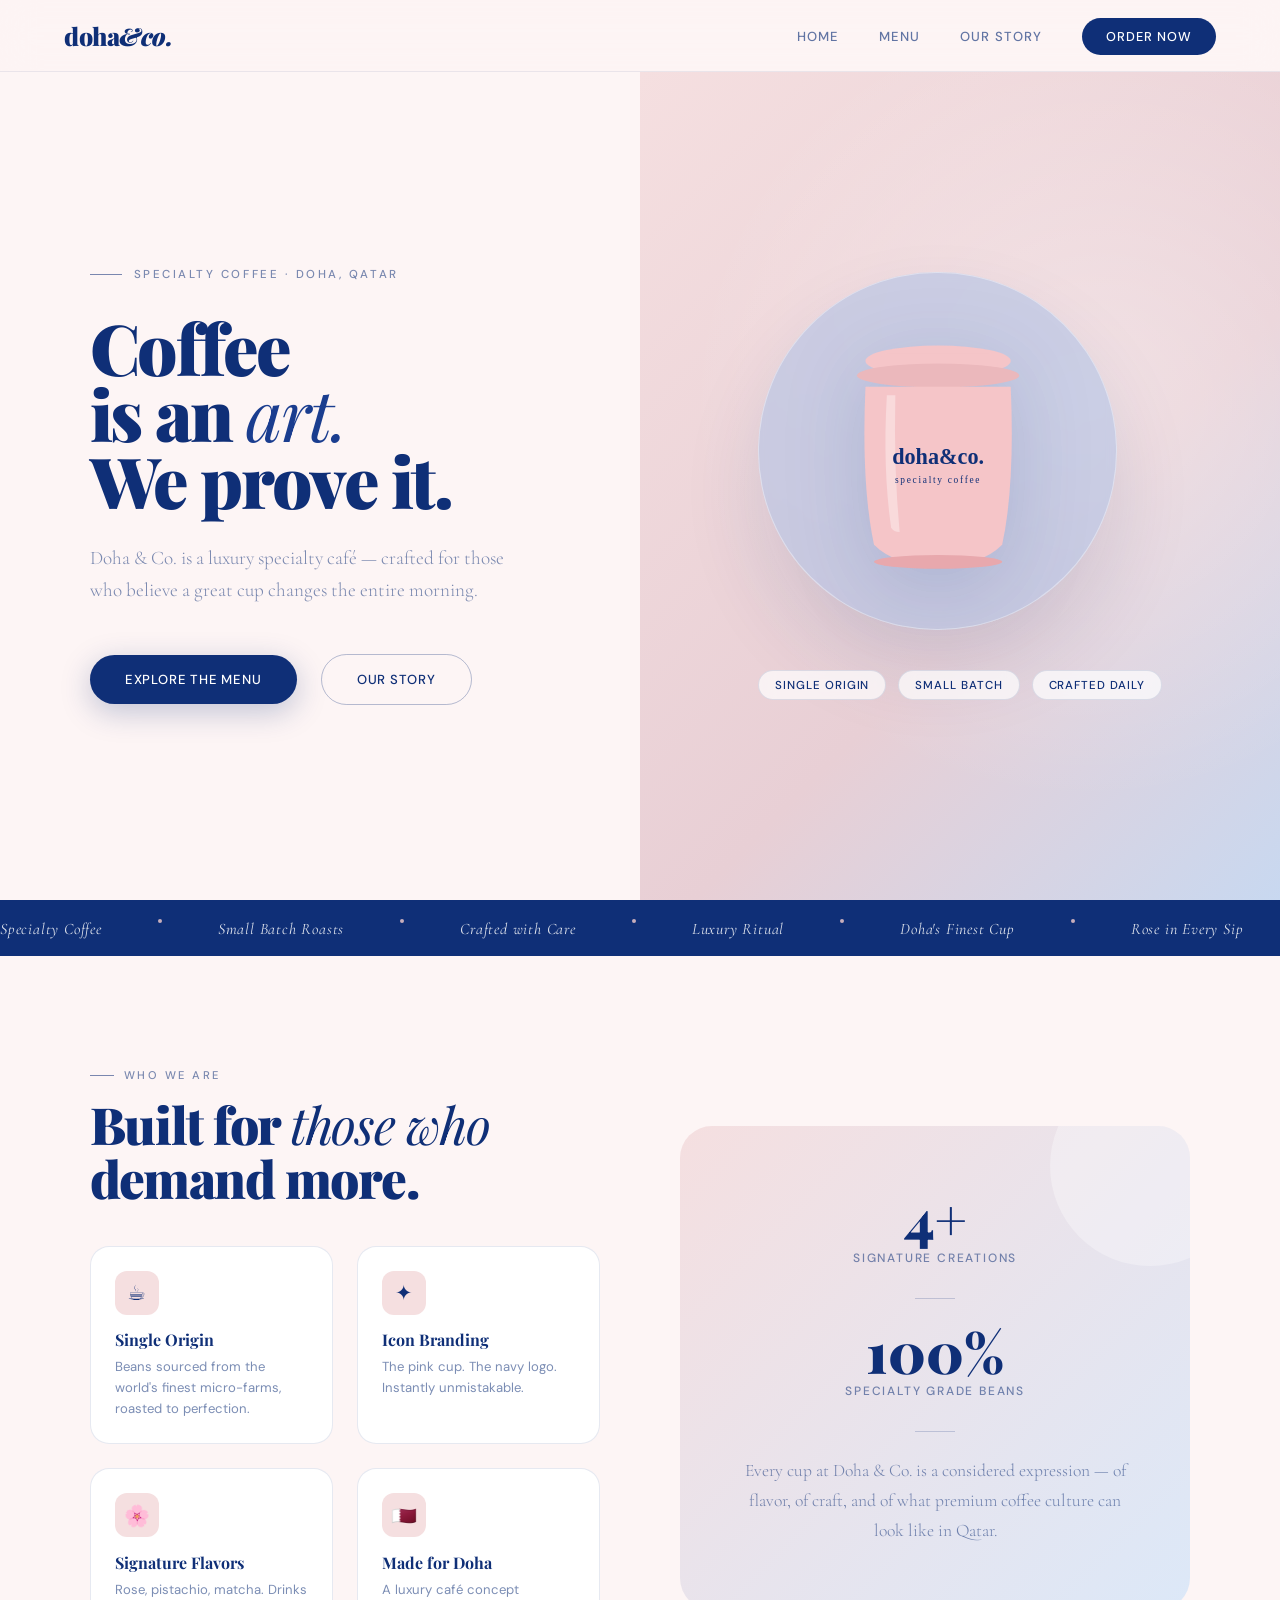
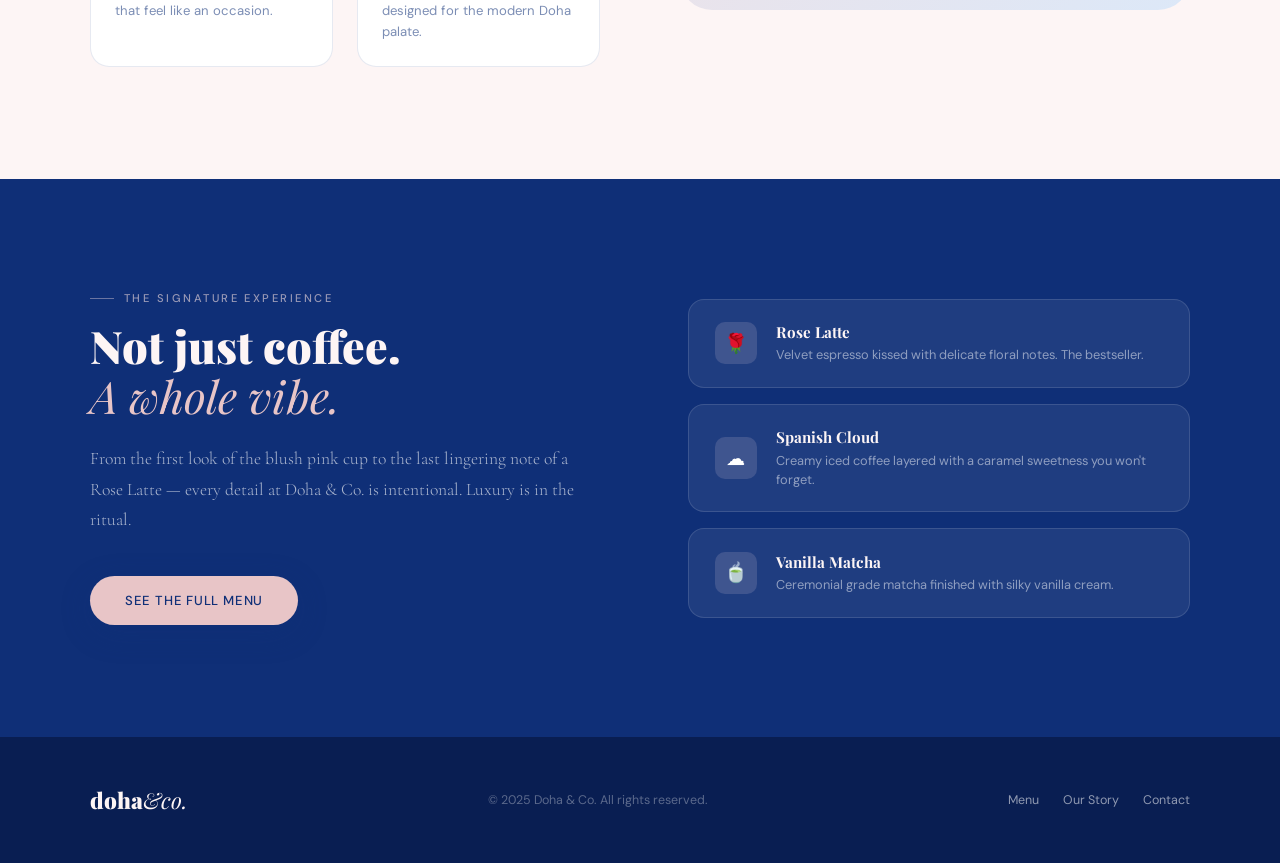
==== index.html @ 4a87ab47 "Add files via upload" ====
<!DOCTYPE html>
<html lang="en">
<head>
<meta charset="UTF-8" />
<meta name="viewport" content="width=device-width, initial-scale=1.0" />
<title>doha&co. — specialty coffee</title>
<link rel="preconnect" href="https://fonts.googleapis.com" />
<link rel="preconnect" href="https://fonts.gstatic.com" crossorigin />
<link href="https://fonts.googleapis.com/css2?family=Playfair+Display:ital,wght@0,400;0,700;0,900;1,400;1,700&family=DM+Sans:wght@300;400;500;600&family=Cormorant+Garamond:ital,wght@0,300;0,400;1,300;1,400&display=swap" rel="stylesheet" />
<style>
  *, *::before, *::after { box-sizing: border-box; margin: 0; padding: 0; }

  :root {
    --blush: #f5dfe0;
    --blush-deep: #e8c5c7;
    --blush-pale: #fdf5f5;
    --navy: #0f2f77;
    --navy-deep: #091e52;
    --navy-mid: #1a3d8f;
    --cream: #faf6f0;
    --white: #ffffff;
    --text-muted: rgba(15,47,119,0.55);
    --serif: 'Playfair Display', Georgia, serif;
    --sans: 'DM Sans', system-ui, sans-serif;
    --light: 'Cormorant Garamond', Georgia, serif;
  }

  html { scroll-behavior: smooth; }

  body {
    font-family: var(--sans);
    background: var(--blush-pale);
    color: var(--navy);
    overflow-x: hidden;
  }

  /* ─── PAGES ─── */
  .page { display: none; min-height: 100vh; }
  .page.active { display: block; }

  /* ─── NAV ─── */
  nav {
    position: fixed; top: 0; left: 0; right: 0; z-index: 100;
    padding: 0 5vw;
    height: 72px;
    display: flex; align-items: center; justify-content: space-between;
    background: rgba(253,245,245,0.82);
    backdrop-filter: blur(18px);
    -webkit-backdrop-filter: blur(18px);
    border-bottom: 1px solid rgba(15,47,119,0.08);
    transition: all 0.3s ease;
  }

  .nav-logo {
    font-family: var(--serif);
    font-size: 1.55rem;
    font-weight: 900;
    color: var(--navy);
    letter-spacing: -0.02em;
    cursor: pointer;
    text-decoration: none;
  }
  .nav-logo span { font-style: italic; font-weight: 400; }

  .nav-links {
    display: flex; align-items: center; gap: 2.5rem;
    list-style: none;
  }

  .nav-links a {
    font-size: 0.82rem;
    font-weight: 500;
    letter-spacing: 0.08em;
    text-transform: uppercase;
    color: var(--navy);
    text-decoration: none;
    opacity: 0.65;
    transition: opacity 0.2s;
    cursor: pointer;
  }
  .nav-links a:hover { opacity: 1; }

  .nav-cta {
    background: var(--navy);
    color: var(--white) !important;
    opacity: 1 !important;
    padding: 0.6rem 1.5rem;
    border-radius: 100px;
    font-size: 0.8rem !important;
    letter-spacing: 0.06em;
    transition: transform 0.2s, background 0.2s !important;
  }
  .nav-cta:hover { background: var(--navy-deep); transform: scale(1.04); opacity: 1 !important; }

  /* ─── PAGE 1: HOME ─── */

  .hero {
    min-height: 100vh;
    display: grid;
    grid-template-columns: 1fr 1fr;
    padding-top: 72px;
    overflow: hidden;
  }

  .hero-left {
    display: flex;
    flex-direction: column;
    justify-content: center;
    padding: 6vw 4vw 6vw 7vw;
    position: relative;
  }

  .hero-tag {
    font-family: var(--sans);
    font-size: 0.72rem;
    font-weight: 500;
    letter-spacing: 0.22em;
    text-transform: uppercase;
    color: var(--text-muted);
    margin-bottom: 2rem;
    display: flex; align-items: center; gap: 0.75rem;
  }
  .hero-tag::before {
    content: '';
    display: block; width: 32px; height: 1px;
    background: var(--text-muted);
  }

  .hero-headline {
    font-family: var(--serif);
    font-size: clamp(3.2rem, 5.5vw, 6.5rem);
    font-weight: 900;
    line-height: 0.95;
    letter-spacing: -0.03em;
    color: var(--navy);
    margin-bottom: 1.8rem;
  }
  .hero-headline em {
    font-style: italic;
    font-weight: 400;
    color: var(--navy-mid);
  }

  .hero-sub {
    font-family: var(--light);
    font-size: 1.2rem;
    font-weight: 300;
    line-height: 1.65;
    color: var(--text-muted);
    max-width: 420px;
    margin-bottom: 3rem;
  }

  .hero-actions {
    display: flex; align-items: center; gap: 1.5rem;
    flex-wrap: wrap;
  }

  .btn-primary {
    background: var(--navy);
    color: var(--white);
    border: none;
    padding: 1rem 2.2rem;
    border-radius: 100px;
    font-family: var(--sans);
    font-size: 0.82rem;
    font-weight: 500;
    letter-spacing: 0.06em;
    text-transform: uppercase;
    cursor: pointer;
    transition: transform 0.25s, box-shadow 0.25s;
    box-shadow: 0 8px 30px rgba(15,47,119,0.25);
  }
  .btn-primary:hover { transform: translateY(-2px); box-shadow: 0 14px 40px rgba(15,47,119,0.3); }

  .btn-ghost {
    background: transparent;
    color: var(--navy);
    border: 1.5px solid rgba(15,47,119,0.3);
    padding: 1rem 2.2rem;
    border-radius: 100px;
    font-family: var(--sans);
    font-size: 0.82rem;
    font-weight: 500;
    letter-spacing: 0.06em;
    text-transform: uppercase;
    cursor: pointer;
    transition: border-color 0.25s, background 0.25s;
  }
  .btn-ghost:hover { border-color: var(--navy); background: rgba(15,47,119,0.05); }

  .hero-right {
    background: linear-gradient(135deg, var(--blush) 0%, #e8cfd5 60%, #c8d8f0 100%);
    display: flex;
    align-items: center;
    justify-content: center;
    position: relative;
    overflow: hidden;
  }

  .hero-right::before {
    content: '';
    position: absolute;
    inset: 0;
    background: radial-gradient(circle at 70% 40%, rgba(255,255,255,0.35) 0%, transparent 60%);
  }

  .cup-scene {
    position: relative;
    z-index: 2;
    text-align: center;
  }

  .cup-circle {
    width: clamp(280px, 28vw, 480px);
    height: clamp(280px, 28vw, 480px);
    border-radius: 50%;
    background: rgba(164,188,230,0.5);
    backdrop-filter: blur(4px);
    display: flex;
    align-items: center;
    justify-content: center;
    position: relative;
    animation: float 5s ease-in-out infinite;
    box-shadow: 0 40px 80px rgba(15,47,119,0.12), inset 0 0 0 1px rgba(255,255,255,0.4);
  }

  @keyframes float {
    0%, 100% { transform: translateY(0); }
    50% { transform: translateY(-14px); }
  }

  .cup-svg {
    width: 62%;
    height: auto;
    filter: drop-shadow(0 20px 40px rgba(15,47,119,0.15));
  }

  .hero-badges {
    display: flex; gap: 0.75rem; justify-content: center;
    margin-top: 2.5rem;
    flex-wrap: wrap;
  }

  .badge {
    background: rgba(255,255,255,0.7);
    backdrop-filter: blur(8px);
    border: 1px solid rgba(15,47,119,0.12);
    border-radius: 100px;
    padding: 0.4rem 1rem;
    font-size: 0.72rem;
    font-weight: 500;
    letter-spacing: 0.08em;
    text-transform: uppercase;
    color: var(--navy);
  }

  /* ─── PHILOSOPHY STRIP ─── */
  .strip {
    background: var(--navy);
    color: var(--white);
    padding: 1.1rem 0;
    overflow: hidden;
    white-space: nowrap;
  }

  .strip-inner {
    display: inline-flex; gap: 3rem;
    animation: marquee 20s linear infinite;
    font-family: var(--light);
    font-size: 1rem;
    font-style: italic;
    letter-spacing: 0.05em;
    opacity: 0.85;
  }

  @keyframes marquee {
    from { transform: translateX(0); }
    to { transform: translateX(-50%); }
  }

  .strip-dot {
    display: inline-block;
    width: 4px; height: 4px;
    border-radius: 50%;
    background: var(--blush-deep);
    vertical-align: middle;
    margin: 0 0.5rem;
  }

  /* ─── SECTION TITLES ─── */
  .section { padding: 7rem 7vw; }
  .section-sm { padding: 5rem 7vw; }

  .eyebrow {
    font-size: 0.7rem;
    font-weight: 500;
    letter-spacing: 0.22em;
    text-transform: uppercase;
    color: var(--text-muted);
    margin-bottom: 1rem;
    display: flex; align-items: center; gap: 0.65rem;
  }
  .eyebrow::before {
    content: ''; display: block;
    width: 24px; height: 1px; background: var(--text-muted);
  }

  .section-title {
    font-family: var(--serif);
    font-size: clamp(2.2rem, 4vw, 3.8rem);
    font-weight: 900;
    line-height: 1.05;
    letter-spacing: -0.025em;
    color: var(--navy);
  }
  .section-title em { font-style: italic; font-weight: 400; }

  /* ─── ABOUT SECTION ─── */
  .about-grid {
    display: grid;
    grid-template-columns: 1fr 1fr;
    gap: 5rem;
    align-items: center;
  }

  .about-visual {
    position: relative;
  }

  .about-card {
    background: linear-gradient(135deg, var(--blush) 0%, #dce8f8 100%);
    border-radius: 2rem;
    padding: 4rem 3.5rem;
    text-align: center;
    position: relative;
    overflow: hidden;
  }

  .about-card::before {
    content: '';
    position: absolute; top: -60px; right: -60px;
    width: 200px; height: 200px;
    border-radius: 50%;
    background: rgba(255,255,255,0.3);
  }

  .about-stat {
    margin-bottom: 2rem;
  }
  .about-stat-num {
    font-family: var(--serif);
    font-size: 3.5rem;
    font-weight: 900;
    color: var(--navy);
    line-height: 1;
  }
  .about-stat-label {
    font-size: 0.75rem;
    font-weight: 500;
    letter-spacing: 0.15em;
    text-transform: uppercase;
    color: var(--text-muted);
    margin-top: 0.25rem;
  }

  .about-divider {
    width: 40px; height: 1px;
    background: rgba(15,47,119,0.2);
    margin: 1.5rem auto;
  }

  .about-text {
    font-family: var(--light);
    font-size: 1.1rem;
    font-weight: 300;
    line-height: 1.7;
    color: var(--text-muted);
  }

  .about-pillars {
    display: grid; grid-template-columns: 1fr 1fr; gap: 1.5rem;
    margin-top: 2.5rem;
  }

  .pillar {
    background: var(--white);
    border: 1px solid rgba(15,47,119,0.1);
    border-radius: 1.2rem;
    padding: 1.5rem;
    transition: transform 0.25s, box-shadow 0.25s;
  }
  .pillar:hover { transform: translateY(-4px); box-shadow: 0 12px 30px rgba(15,47,119,0.1); }

  .pillar-icon {
    width: 44px; height: 44px;
    border-radius: 12px;
    background: var(--blush);
    display: flex; align-items: center; justify-content: center;
    font-size: 1.3rem;
    margin-bottom: 0.9rem;
  }

  .pillar-title {
    font-family: var(--serif);
    font-size: 1rem;
    font-weight: 700;
    color: var(--navy);
    margin-bottom: 0.4rem;
  }

  .pillar-desc {
    font-size: 0.82rem;
    color: var(--text-muted);
    line-height: 1.6;
  }

  /* ─── SIGNATURE HIGHLIGHT ─── */
  .highlight-section {
    background: var(--navy);
    color: var(--white);
    padding: 7rem 7vw;
    display: grid;
    grid-template-columns: 1fr 1fr;
    gap: 6rem;
    align-items: center;
  }

  .highlight-eyebrow {
    font-size: 0.7rem;
    font-weight: 500;
    letter-spacing: 0.22em;
    text-transform: uppercase;
    color: rgba(245,223,224,0.6);
    margin-bottom: 1rem;
    display: flex; align-items: center; gap: 0.65rem;
  }
  .highlight-eyebrow::before {
    content: ''; display: block;
    width: 24px; height: 1px; background: rgba(245,223,224,0.4);
  }

  .highlight-title {
    font-family: var(--serif);
    font-size: clamp(2rem, 3.5vw, 3.2rem);
    font-weight: 900;
    line-height: 1.1;
    color: var(--blush-pale);
    margin-bottom: 1.5rem;
  }
  .highlight-title em { font-style: italic; font-weight: 400; color: var(--blush-deep); }

  .highlight-body {
    font-family: var(--light);
    font-size: 1.1rem;
    font-weight: 300;
    line-height: 1.75;
    color: rgba(255,255,255,0.65);
    margin-bottom: 2.5rem;
  }

  .highlight-cards {
    display: flex; flex-direction: column; gap: 1rem;
  }

  .h-card {
    background: rgba(255,255,255,0.07);
    border: 1px solid rgba(255,255,255,0.12);
    border-radius: 1rem;
    padding: 1.4rem 1.6rem;
    display: flex; align-items: center; gap: 1.2rem;
    transition: background 0.2s;
  }
  .h-card:hover { background: rgba(255,255,255,0.11); }

  .h-card-icon {
    width: 42px; height: 42px;
    border-radius: 10px;
    background: rgba(245,223,224,0.15);
    display: flex; align-items: center; justify-content: center;
    font-size: 1.2rem;
    flex-shrink: 0;
  }

  .h-card-title {
    font-family: var(--serif);
    font-weight: 700;
    font-size: 0.95rem;
    color: var(--blush-pale);
    margin-bottom: 0.2rem;
  }
  .h-card-desc { font-size: 0.8rem; color: rgba(255,255,255,0.5); line-height: 1.5; }

  /* ─── PAGE 2: MENU ─── */
  .menu-hero {
    background: linear-gradient(135deg, var(--blush) 0%, #dce8f8 100%);
    padding: 10rem 7vw 5rem;
    text-align: center;
    position: relative;
    overflow: hidden;
  }

  .menu-hero::before {
    content: 'MENU';
    position: absolute;
    font-family: var(--serif);
    font-size: clamp(8rem, 20vw, 22rem);
    font-weight: 900;
    color: rgba(15,47,119,0.04);
    top: 50%; left: 50%;
    transform: translate(-50%, -50%);
    pointer-events: none;
    white-space: nowrap;
    letter-spacing: -0.05em;
  }

  .menu-hero-title {
    font-family: var(--serif);
    font-size: clamp(2.5rem, 5vw, 5rem);
    font-weight: 900;
    color: var(--navy);
    position: relative;
  }
  .menu-hero-title em { font-style: italic; font-weight: 400; }

  .menu-hero-sub {
    font-family: var(--light);
    font-size: 1.1rem;
    font-weight: 300;
    color: var(--text-muted);
    margin-top: 1rem;
    position: relative;
  }

  /* Filter tabs */
  .filter-tabs {
    display: flex; justify-content: center;
    gap: 0.5rem; flex-wrap: wrap;
    padding: 2.5rem 7vw 0;
  }

  .filter-tab {
    border: 1.5px solid rgba(15,47,119,0.2);
    background: transparent;
    color: var(--navy);
    padding: 0.55rem 1.4rem;
    border-radius: 100px;
    font-family: var(--sans);
    font-size: 0.78rem;
    font-weight: 500;
    letter-spacing: 0.06em;
    text-transform: uppercase;
    cursor: pointer;
    transition: all 0.2s;
    opacity: 0.65;
  }
  .filter-tab.active, .filter-tab:hover {
    background: var(--navy);
    color: var(--white);
    border-color: var(--navy);
    opacity: 1;
  }

  /* Menu grid */
  .menu-grid {
    display: grid;
    grid-template-columns: repeat(auto-fill, minmax(300px, 1fr));
    gap: 1.5rem;
    padding: 3.5rem 7vw 6rem;
  }

  .menu-card {
    background: var(--white);
    border: 1px solid rgba(15,47,119,0.08);
    border-radius: 1.5rem;
    overflow: hidden;
    transition: transform 0.3s, box-shadow 0.3s;
    cursor: default;
  }
  .menu-card:hover { transform: translateY(-6px); box-shadow: 0 20px 50px rgba(15,47,119,0.12); }

  .menu-card-img {
    height: 200px;
    display: flex; align-items: center; justify-content: center;
    font-size: 4rem;
    position: relative;
    overflow: hidden;
  }

  .menu-card-body { padding: 1.5rem; }

  .menu-card-category {
    font-size: 0.68rem;
    font-weight: 500;
    letter-spacing: 0.18em;
    text-transform: uppercase;
    color: var(--text-muted);
    margin-bottom: 0.5rem;
  }

  .menu-card-name {
    font-family: var(--serif);
    font-size: 1.3rem;
    font-weight: 700;
    color: var(--navy);
    margin-bottom: 0.5rem;
  }

  .menu-card-desc {
    font-family: var(--light);
    font-size: 0.92rem;
    font-weight: 300;
    color: var(--text-muted);
    line-height: 1.6;
    margin-bottom: 1.2rem;
  }

  .menu-card-footer {
    display: flex; align-items: center; justify-content: space-between;
  }

  .menu-price {
    font-family: var(--serif);
    font-size: 1.15rem;
    font-weight: 700;
    color: var(--navy);
  }

  .add-btn {
    width: 34px; height: 34px;
    border-radius: 50%;
    background: var(--navy);
    border: none; color: var(--white);
    font-size: 1.2rem; line-height: 1;
    display: flex; align-items: center; justify-content: center;
    cursor: pointer;
    transition: transform 0.2s, background 0.2s;
    flex-shrink: 0;
  }
  .add-btn:hover { transform: scale(1.15); background: var(--navy-deep); }

  /* ─── PAGE 3: EXPERIENCE / CONTACT ─── */
  .exp-hero {
    min-height: 55vh;
    background: var(--navy);
    display: flex; flex-direction: column;
    align-items: center; justify-content: center;
    padding: 10rem 7vw 5rem;
    text-align: center;
    position: relative;
    overflow: hidden;
  }

  .exp-hero::before {
    content: '';
    position: absolute; inset: 0;
    background: radial-gradient(circle at 50% 60%, rgba(245,223,224,0.08) 0%, transparent 60%);
  }

  .exp-hero-title {
    font-family: var(--serif);
    font-size: clamp(2.5rem, 5.5vw, 5.5rem);
    font-weight: 900;
    color: var(--blush-pale);
    line-height: 1.05;
    position: relative;
  }
  .exp-hero-title em { font-style: italic; font-weight: 400; color: var(--blush-deep); }

  .exp-hero-sub {
    font-family: var(--light);
    font-size: 1.1rem;
    font-weight: 300;
    color: rgba(255,255,255,0.55);
    margin-top: 1.2rem;
    position: relative;
  }

  /* Story section */
  .story-grid {
    display: grid; grid-template-columns: 1fr 1fr;
    gap: 6rem; align-items: start;
  }

  .story-text {
    font-family: var(--light);
    font-size: 1.1rem;
    font-weight: 300;
    line-height: 1.8;
    color: var(--text-muted);
  }
  .story-text p + p { margin-top: 1.2rem; }

  .story-pull {
    font-family: var(--serif);
    font-size: 1.5rem;
    font-weight: 700;
    font-style: italic;
    color: var(--navy);
    line-height: 1.4;
    padding: 2rem 0 2rem 2rem;
    border-left: 3px solid var(--blush-deep);
  }

  /* Values list */
  .values-list { display: flex; flex-direction: column; gap: 1.5rem; }

  .value-row {
    display: flex; gap: 1.5rem; align-items: flex-start;
  }

  .value-num {
    font-family: var(--serif);
    font-size: 2rem;
    font-weight: 900;
    color: var(--blush-deep);
    line-height: 1;
    flex-shrink: 0;
    min-width: 3rem;
  }

  .value-title {
    font-family: var(--serif);
    font-size: 1.1rem;
    font-weight: 700;
    color: var(--navy);
    margin-bottom: 0.3rem;
  }

  .value-body {
    font-family: var(--light);
    font-size: 0.95rem;
    font-weight: 300;
    color: var(--text-muted);
    line-height: 1.7;
  }

  /* Contact section */
  .contact-wrap {
    background: var(--blush);
    border-radius: 2rem;
    padding: 4rem;
    display: grid; grid-template-columns: 1fr 1fr;
    gap: 4rem; align-items: start;
    margin: 0 7vw 6rem;
  }

  .contact-info h3 {
    font-family: var(--serif);
    font-size: 1.8rem; font-weight: 900;
    color: var(--navy); margin-bottom: 1rem;
  }

  .contact-info p {
    font-family: var(--light);
    font-size: 1rem; font-weight: 300;
    color: var(--text-muted); line-height: 1.7;
    margin-bottom: 2rem;
  }

  .contact-detail {
    display: flex; align-items: center; gap: 0.75rem;
    margin-bottom: 0.9rem;
  }

  .contact-detail-icon {
    width: 36px; height: 36px;
    border-radius: 9px;
    background: rgba(15,47,119,0.1);
    display: flex; align-items: center; justify-content: center;
    font-size: 0.95rem;
    flex-shrink: 0;
  }

  .contact-detail-text {
    font-size: 0.88rem;
    color: var(--navy);
    font-weight: 500;
  }
  .contact-detail-label {
    font-size: 0.7rem;
    color: var(--text-muted);
    font-weight: 400;
    letter-spacing: 0.06em;
    text-transform: uppercase;
  }

  /* Form */
  .contact-form { display: flex; flex-direction: column; gap: 1rem; }

  .form-group { display: flex; flex-direction: column; gap: 0.4rem; }

  .form-label {
    font-size: 0.72rem;
    font-weight: 500;
    letter-spacing: 0.1em;
    text-transform: uppercase;
    color: var(--text-muted);
  }

  .form-input, .form-textarea {
    background: var(--white);
    border: 1.5px solid rgba(15,47,119,0.15);
    border-radius: 0.75rem;
    padding: 0.8rem 1rem;
    font-family: var(--sans);
    font-size: 0.9rem;
    color: var(--navy);
    outline: none;
    transition: border-color 0.2s;
    width: 100%;
  }
  .form-input:focus, .form-textarea:focus { border-color: var(--navy); }
  .form-textarea { resize: vertical; min-height: 110px; }

  .form-row { display: grid; grid-template-columns: 1fr 1fr; gap: 1rem; }

  /* ─── FOOTER ─── */
  footer {
    background: var(--navy-deep);
    color: rgba(255,255,255,0.6);
    padding: 3rem 7vw;
    display: flex; justify-content: space-between; align-items: center;
    flex-wrap: wrap; gap: 1.5rem;
  }

  .footer-logo {
    font-family: var(--serif);
    font-size: 1.4rem; font-weight: 900;
    color: var(--blush-pale);
  }
  .footer-logo em { font-style: italic; font-weight: 400; }

  .footer-copy {
    font-size: 0.78rem;
    opacity: 0.55;
  }

  .footer-links { display: flex; gap: 1.5rem; }
  .footer-links a {
    font-size: 0.78rem; color: rgba(255,255,255,0.55);
    text-decoration: none; cursor: pointer;
    transition: color 0.2s;
  }
  .footer-links a:hover { color: var(--blush-pale); }

  /* ─── ANIMATIONS ─── */
  .fade-in {
    opacity: 0;
    transform: translateY(24px);
    transition: opacity 0.7s ease, transform 0.7s ease;
  }
  .fade-in.visible { opacity: 1; transform: translateY(0); }

  /* ─── RESPONSIVE ─── */
  @media (max-width: 768px) {
    nav { padding: 0 5vw; }
    .nav-links { display: none; }
    .hero { grid-template-columns: 1fr; }
    .hero-right { min-height: 50vw; }
    .hero-left { padding: 5rem 6vw 3rem; }
    .about-grid, .story-grid, .highlight-section,
    .contact-wrap { grid-template-columns: 1fr; gap: 3rem; }
    .highlight-section { padding: 5rem 6vw; }
    .about-pillars { grid-template-columns: 1fr; }
    .contact-wrap { margin: 0 5vw 4rem; padding: 2.5rem 2rem; }
    .form-row { grid-template-columns: 1fr; }
    .section, .section-sm { padding: 5rem 6vw; }
    footer { flex-direction: column; text-align: center; }
  }
</style>
</head>
<body>

<!-- ── NAVIGATION ── -->
<nav>
  <a class="nav-logo" onclick="showPage('home')">doha<em>&co.</em></a>
  <ul class="nav-links">
    <li><a onclick="showPage('home')">Home</a></li>
    <li><a onclick="showPage('menu')">Menu</a></li>
    <li><a onclick="showPage('experience')">Our Story</a></li>
    <li><a class="nav-cta" onclick="showPage('menu')">Order Now</a></li>
  </ul>
</nav>

<!-- ════════════════════════════════════
     PAGE 1: HOME
═════════════════════════════════════ -->
<div class="page active" id="page-home">

  <!-- Hero -->
  <section class="hero">
    <div class="hero-left">
      <p class="hero-tag fade-in">Specialty Coffee · Doha, Qatar</p>
      <h1 class="hero-headline fade-in">
        Coffee<br/>
        is an <em>art.</em><br/>
        We prove it.
      </h1>
      <p class="hero-sub fade-in">
        Doha & Co. is a luxury specialty café — crafted for those who believe a great cup changes the entire morning.
      </p>
      <div class="hero-actions fade-in">
        <button class="btn-primary" onclick="showPage('menu')">Explore the Menu</button>
        <button class="btn-ghost" onclick="showPage('experience')">Our Story</button>
      </div>
    </div>

    <div class="hero-right">
      <div class="cup-scene">
        <div class="cup-circle">
          <!-- SVG cup illustration matching the logo style -->
          <svg class="cup-svg" viewBox="0 0 260 320" fill="none" xmlns="http://www.w3.org/2000/svg">
            <!-- Lid -->
            <ellipse cx="130" cy="55" rx="85" ry="18" fill="#f5c5c8"/>
            <rect x="60" y="46" width="140" height="26" rx="13" fill="#f5c5c8"/>
            <!-- Lid rim -->
            <ellipse cx="130" cy="72" rx="95" ry="14" fill="#ebb8bc"/>
            <!-- Cup body -->
            <path d="M45 85 Q40 200 55 270 Q80 295 130 295 Q180 295 205 270 Q220 200 215 85 Z" fill="#f5c5c8"/>
            <!-- Cup highlight -->
            <path d="M70 95 Q65 180 75 250 Q78 255 85 255 Q78 180 80 95 Z" fill="rgba(255,255,255,0.35)"/>
            <!-- Brand text area -->
            <text x="130" y="175" text-anchor="middle" font-family="Georgia, serif" font-size="26" font-weight="900" fill="#0f2f77">doha&amp;co.</text>
            <text x="130" y="198" text-anchor="middle" font-family="Georgia, serif" font-size="11" font-weight="400" fill="#0f2f77" letter-spacing="2">specialty coffee</text>
            <!-- Base -->
            <ellipse cx="130" cy="290" rx="75" ry="8" fill="#e8a8ad"/>
          </svg>
        </div>
        <div class="hero-badges">
          <span class="badge">Single Origin</span>
          <span class="badge">Small Batch</span>
          <span class="badge">Crafted Daily</span>
        </div>
      </div>
    </div>
  </section>

  <!-- Marquee Strip -->
  <div class="strip">
    <div class="strip-inner">
      <span>Specialty Coffee</span><span class="strip-dot"></span>
      <span>Small Batch Roasts</span><span class="strip-dot"></span>
      <span>Crafted with Care</span><span class="strip-dot"></span>
      <span>Luxury Ritual</span><span class="strip-dot"></span>
      <span>Doha's Finest Cup</span><span class="strip-dot"></span>
      <span>Rose in Every Sip</span><span class="strip-dot"></span>
      <span>Specialty Coffee</span><span class="strip-dot"></span>
      <span>Small Batch Roasts</span><span class="strip-dot"></span>
      <span>Crafted with Care</span><span class="strip-dot"></span>
      <span>Luxury Ritual</span><span class="strip-dot"></span>
      <span>Doha's Finest Cup</span><span class="strip-dot"></span>
      <span>Rose in Every Sip</span><span class="strip-dot"></span>
    </div>
  </div>

  <!-- About snippet -->
  <section class="section">
    <div class="about-grid">
      <div>
        <p class="eyebrow fade-in">Who we are</p>
        <h2 class="section-title fade-in">Built for <em>those who</em> demand more.</h2>
        <div class="about-pillars">
          <div class="pillar fade-in">
            <div class="pillar-icon">☕</div>
            <p class="pillar-title">Single Origin</p>
            <p class="pillar-desc">Beans sourced from the world's finest micro-farms, roasted to perfection.</p>
          </div>
          <div class="pillar fade-in">
            <div class="pillar-icon">✦</div>
            <p class="pillar-title">Icon Branding</p>
            <p class="pillar-desc">The pink cup. The navy logo. Instantly unmistakable.</p>
          </div>
          <div class="pillar fade-in">
            <div class="pillar-icon">🌸</div>
            <p class="pillar-title">Signature Flavors</p>
            <p class="pillar-desc">Rose, pistachio, matcha. Drinks that feel like an occasion.</p>
          </div>
          <div class="pillar fade-in">
            <div class="pillar-icon">🇶🇦</div>
            <p class="pillar-title">Made for Doha</p>
            <p class="pillar-desc">A luxury café concept designed for the modern Doha palate.</p>
          </div>
        </div>
      </div>
      <div class="about-visual fade-in">
        <div class="about-card">
          <div class="about-stat">
            <p class="about-stat-num">4+</p>
            <p class="about-stat-label">Signature Creations</p>
          </div>
          <div class="about-divider"></div>
          <div class="about-stat">
            <p class="about-stat-num">100%</p>
            <p class="about-stat-label">Specialty Grade Beans</p>
          </div>
          <div class="about-divider"></div>
          <p class="about-text">
            Every cup at Doha & Co. is a considered expression — of flavor, of craft, and of what premium coffee culture can look like in Qatar.
          </p>
        </div>
      </div>
    </div>
  </section>

  <!-- Highlight Section -->
  <div class="highlight-section">
    <div>
      <p class="highlight-eyebrow">The signature experience</p>
      <h2 class="highlight-title">Not just coffee.<br/><em>A whole vibe.</em></h2>
      <p class="highlight-body">
        From the first look of the blush pink cup to the last lingering note of a Rose Latte — every detail at Doha & Co. is intentional. Luxury is in the ritual.
      </p>
      <button class="btn-primary" onclick="showPage('menu')" style="background: var(--blush-deep); color: var(--navy);">
        See the Full Menu
      </button>
    </div>
    <div class="highlight-cards">
      <div class="h-card">
        <div class="h-card-icon">🌹</div>
        <div>
          <p class="h-card-title">Rose Latte</p>
          <p class="h-card-desc">Velvet espresso kissed with delicate floral notes. The bestseller.</p>
        </div>
      </div>
      <div class="h-card">
        <div class="h-card-icon">☁️</div>
        <div>
          <p class="h-card-title">Spanish Cloud</p>
          <p class="h-card-desc">Creamy iced coffee layered with a caramel sweetness you won't forget.</p>
        </div>
      </div>
      <div class="h-card">
        <div class="h-card-icon">🍵</div>
        <div>
          <p class="h-card-title">Vanilla Matcha</p>
          <p class="h-card-desc">Ceremonial grade matcha finished with silky vanilla cream.</p>
        </div>
      </div>
    </div>
  </div>

  <footer>
    <p class="footer-logo">doha<em>&co.</em></p>
    <p class="footer-copy">© 2025 Doha & Co. All rights reserved.</p>
    <div class="footer-links">
      <a onclick="showPage('menu')">Menu</a>
      <a onclick="showPage('experience')">Our Story</a>
      <a onclick="showPage('experience')">Contact</a>
    </div>
  </footer>
</div>

<!-- ════════════════════════════════════
     PAGE 2: MENU
═════════════════════════════════════ -->
<div class="page" id="page-menu">

  <div class="menu-hero">
    <p class="eyebrow" style="justify-content: center; margin-bottom: 1rem;">The Full Collection</p>
    <h1 class="menu-hero-title">Every cup,<br/><em>a statement.</em></h1>
    <p class="menu-hero-sub">Small batch. Single origin. Made to be remembered.</p>
  </div>

  <div class="filter-tabs">
    <button class="filter-tab active" onclick="filterMenu('all', this)">All Drinks</button>
    <button class="filter-tab" onclick="filterMenu('hot', this)">Hot</button>
    <button class="filter-tab" onclick="filterMenu('iced', this)">Iced</button>
    <button class="filter-tab" onclick="filterMenu('matcha', this)">Matcha & Tea</button>
    <button class="filter-tab" onclick="filterMenu('seasonal', this)">Seasonal</button>
  </div>

  <div class="menu-grid" id="menuGrid"></div>

  <footer>
    <p class="footer-logo">doha<em>&co.</em></p>
    <p class="footer-copy">© 2025 Doha & Co. All rights reserved.</p>
    <div class="footer-links">
      <a onclick="showPage('home')">Home</a>
      <a onclick="showPage('experience')">Our Story</a>
      <a onclick="showPage('experience')">Contact</a>
    </div>
  </footer>
</div>

<!-- ════════════════════════════════════
     PAGE 3: EXPERIENCE / STORY / CONTACT
═════════════════════════════════════ -->
<div class="page" id="page-experience">

  <div class="exp-hero">
    <h1 class="exp-hero-title">The <em>doha & co.</em><br/>story.</h1>
    <p class="exp-hero-sub">Luxury coffee, designed for a city that never settles.</p>
  </div>

  <section class="section">
    <div class="story-grid">
      <div>
        <p class="eyebrow fade-in">Our Philosophy</p>
        <h2 class="section-title fade-in" style="margin-bottom: 2rem;">Where craft <em>meets</em> culture.</h2>
        <div class="story-text fade-in">
          <p>Doha & Co. was born from a simple conviction: that specialty coffee in Qatar should look as extraordinary as it tastes. The iconic blush pink cup with navy branding isn't just packaging — it's a statement about what modern luxury means in this city.</p>
          <p>We source exclusively specialty-grade beans, working with ethical farms across the world's premier coffee-growing regions. Every roast is calibrated for the drinks we craft — not generic espresso, but living flavor profiles shaped by altitude, harvest, and intention.</p>
          <p>This is coffee designed to be shared, photographed, and savored. A ritual for the people who move Doha forward.</p>
        </div>
      </div>
      <div>
        <blockquote class="story-pull fade-in">
          "We didn't want to make coffee. We wanted to make a moment."
        </blockquote>
        <div class="values-list" style="margin-top: 2.5rem;">
          <div class="value-row fade-in">
            <span class="value-num">01</span>
            <div>
              <p class="value-title">Obsessive Sourcing</p>
              <p class="value-body">We travel far to find the farms that grow something worth celebrating.</p>
            </div>
          </div>
          <div class="value-row fade-in">
            <span class="value-num">02</span>
            <div>
              <p class="value-title">Seasonal Menus</p>
              <p class="value-body">Our menu evolves with the best available flavors — never stale, always alive.</p>
            </div>
          </div>
          <div class="value-row fade-in">
            <span class="value-num">03</span>
            <div>
              <p class="value-title">Design-First Culture</p>
              <p class="value-body">From cup to interior, every touchpoint is considered and intentional.</p>
            </div>
          </div>
          <div class="value-row fade-in">
            <span class="value-num">04</span>
            <div>
              <p class="value-title">Community Rooted</p>
              <p class="value-body">Built in Doha, for Doha. A space for the people shaping this city's future.</p>
            </div>
          </div>
        </div>
      </div>
    </div>
  </section>

  <!-- Contact -->
  <div class="contact-wrap">
    <div class="contact-info">
      <h3>Get in touch.</h3>
      <p>Whether you have a catering inquiry, a wholesale question, or simply want to say hello — we'd love to hear from you.</p>
      <div class="contact-detail">
        <div class="contact-detail-icon">📍</div>
        <div>
          <p class="contact-detail-label">Location</p>
          <p class="contact-detail-text">Doha, Qatar</p>
        </div>
      </div>
      <div class="contact-detail">
        <div class="contact-detail-icon">📸</div>
        <div>
          <p class="contact-detail-label">Instagram</p>
          <p class="contact-detail-text">@dohaandco</p>
        </div>
      </div>
      <div class="contact-detail">
        <div class="contact-detail-icon">✉️</div>
        <div>
          <p class="contact-detail-label">Email</p>
          <p class="contact-detail-text">hello@dohaandco.qa</p>
        </div>
      </div>
    </div>
    <form class="contact-form" onsubmit="submitForm(event)">
      <div class="form-row">
        <div class="form-group">
          <label class="form-label">First Name</label>
          <input type="text" class="form-input" placeholder="Nour" />
        </div>
        <div class="form-group">
          <label class="form-label">Last Name</label>
          <input type="text" class="form-input" placeholder="Al-Rashidi" />
        </div>
      </div>
      <div class="form-group">
        <label class="form-label">Email</label>
        <input type="email" class="form-input" placeholder="you@example.com" />
      </div>
      <div class="form-group">
        <label class="form-label">Subject</label>
        <input type="text" class="form-input" placeholder="Catering inquiry, wholesale, general..." />
      </div>
      <div class="form-group">
        <label class="form-label">Message</label>
        <textarea class="form-textarea" placeholder="Tell us about your inquiry..."></textarea>
      </div>
      <button type="submit" class="btn-primary" style="align-self: flex-start;">Send Message</button>
    </form>
  </div>

  <footer>
    <p class="footer-logo">doha<em>&co.</em></p>
    <p class="footer-copy">© 2025 Doha & Co. All rights reserved.</p>
    <div class="footer-links">
      <a onclick="showPage('home')">Home</a>
      <a onclick="showPage('menu')">Menu</a>
    </div>
  </footer>
</div>

<script>
// ─── PAGE NAVIGATION ───
function showPage(name) {
  document.querySelectorAll('.page').forEach(p => p.classList.remove('active'));
  document.getElementById('page-' + name).classList.add('active');
  window.scrollTo(0, 0);
  setTimeout(initFadeIns, 50);
}

// ─── MENU DATA ───
const menuItems = [
  {
    name: 'Rose Latte',
    category: 'hot',
    label: 'Signature',
    description: 'Velvet espresso with delicate floral notes and silky steamed milk.',
    price: '32 QAR',
    bg: 'linear-gradient(135deg, #fce4e8 0%, #f5d0d5 100%)',
    emoji: '🌹'
  },
  {
    name: 'Spanish Cloud',
    category: 'iced',
    label: 'Bestseller',
    description: 'Creamy iced coffee with caramel sweetness and a dreamy cloud of cream.',
    price: '34 QAR',
    bg: 'linear-gradient(135deg, #f5eedd 0%, #f0d9b0 100%)',
    emoji: '☁️'
  },
  {
    name: 'Vanilla Matcha',
    category: 'matcha',
    label: 'Fan Favourite',
    description: 'Ceremonial matcha finished with a ribbon of vanilla cream.',
    price: '36 QAR',
    bg: 'linear-gradient(135deg, #e8f5e6 0%, #c8e6c0 100%)',
    emoji: '🍵'
  },
  {
    name: 'Pistachio Cold Brew',
    category: 'iced',
    label: 'New',
    description: 'Cold brew steeped 18 hours, layered with rich pistachio foam.',
    price: '38 QAR',
    bg: 'linear-gradient(135deg, #e6f0e8 0%, #b8d4bc 100%)',
    emoji: '🧊'
  },
  {
    name: 'Cardamom Cortado',
    category: 'hot',
    label: 'House Classic',
    description: 'Equal parts espresso and velvety milk, warmed with Gulf cardamom.',
    price: '28 QAR',
    bg: 'linear-gradient(135deg, #f5ece0 0%, #e8d4b8 100%)',
    emoji: '✦'
  },
  {
    name: 'Lavender Oat Latte',
    category: 'hot',
    label: 'Seasonal',
    description: 'Oat milk steamed to a silky foam, scented with culinary lavender.',
    price: '34 QAR',
    bg: 'linear-gradient(135deg, #ede8f8 0%, #d5c8f0 100%)',
    emoji: '💜'
  },
  {
    name: 'Saffron Cappuccino',
    category: 'hot',
    label: 'Signature',
    description: 'Double shot espresso topped with saffron-infused microfoam.',
    price: '36 QAR',
    bg: 'linear-gradient(135deg, #fdf3e0 0%, #f5d88a 100%)',
    emoji: '🌼'
  },
  {
    name: 'Strawberry Matcha',
    category: 'matcha',
    label: 'Seasonal',
    description: 'Layered ceremonial matcha and fresh strawberry milk, iced.',
    price: '36 QAR',
    bg: 'linear-gradient(135deg, #fce4e8 0%, #e8f0d8 100%)',
    emoji: '🍓'
  }
];

let activeFilter = 'all';

function renderMenu(filter) {
  const grid = document.getElementById('menuGrid');
  const items = filter === 'all' ? menuItems : menuItems.filter(i => i.category === filter);
  grid.innerHTML = items.map(item => `
    <div class="menu-card">
      <div class="menu-card-img" style="background: ${item.bg}">
        <span style="font-size: 3.5rem">${item.emoji}</span>
        <span style="position: absolute; top: 1rem; right: 1rem; background: rgba(15,47,119,0.12); color: var(--navy); font-size: 0.65rem; font-weight: 600; letter-spacing: 0.12em; text-transform: uppercase; padding: 0.3rem 0.75rem; border-radius: 100px;">${item.label}</span>
      </div>
      <div class="menu-card-body">
        <p class="menu-card-category">${item.category === 'hot' ? 'Hot' : item.category === 'iced' ? 'Iced' : item.category === 'matcha' ? 'Matcha & Tea' : 'Seasonal'}</p>
        <p class="menu-card-name">${item.name}</p>
        <p class="menu-card-desc">${item.description}</p>
        <div class="menu-card-footer">
          <span class="menu-price">${item.price}</span>
          <button class="add-btn" onclick="addToCart('${item.name}')" title="Add to order">+</button>
        </div>
      </div>
    </div>
  `).join('');
}

function filterMenu(filter, btn) {
  activeFilter = filter;
  document.querySelectorAll('.filter-tab').forEach(t => t.classList.remove('active'));
  btn.classList.add('active');
  renderMenu(filter);
}

function addToCart(name) {
  const toast = document.createElement('div');
  toast.style.cssText = `
    position: fixed; bottom: 2rem; right: 2rem; z-index: 999;
    background: var(--navy); color: white;
    padding: 0.9rem 1.5rem; border-radius: 12px;
    font-family: var(--sans); font-size: 0.85rem; font-weight: 500;
    box-shadow: 0 8px 30px rgba(15,47,119,0.3);
    transform: translateY(10px); opacity: 0;
    transition: all 0.3s ease;
  `;
  toast.textContent = `✓ ${name} added to order`;
  document.body.appendChild(toast);
  setTimeout(() => { toast.style.opacity = '1'; toast.style.transform = 'translateY(0)'; }, 10);
  setTimeout(() => { toast.style.opacity = '0'; toast.style.transform = 'translateY(10px)'; }, 2200);
  setTimeout(() => toast.remove(), 2600);
}

// ─── CONTACT FORM ───
function submitForm(e) {
  e.preventDefault();
  const btn = e.target.querySelector('button[type=submit]');
  const original = btn.textContent;
  btn.textContent = '✓ Message Sent!';
  btn.style.background = '#1a6b3c';
  setTimeout(() => {
    btn.textContent = original;
    btn.style.background = '';
    e.target.reset();
  }, 3000);
}

// ─── FADE-IN OBSERVER ───
function initFadeIns() {
  const els = document.querySelectorAll('.page.active .fade-in');
  const io = new IntersectionObserver((entries) => {
    entries.forEach((entry, i) => {
      if (entry.isIntersecting) {
        setTimeout(() => entry.target.classList.add('visible'), i * 80);
        io.unobserve(entry.target);
      }
    });
  }, { threshold: 0.1 });
  els.forEach(el => io.observe(el));
}

// ─── INIT ───
renderMenu('all');
initFadeIns();
</script>
</body>
</html>
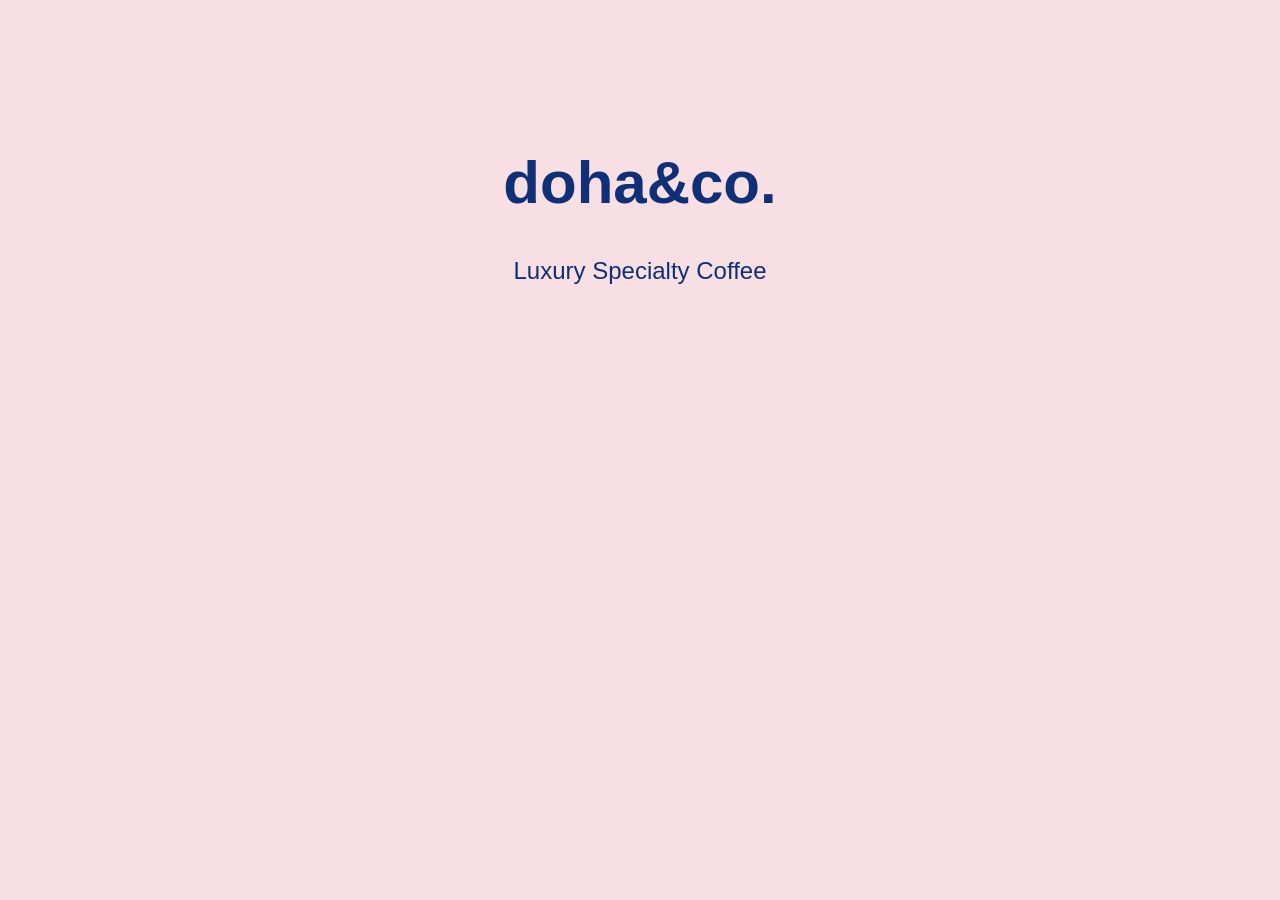
==== commit 31cbe8f4: "Update index.html" ====
--- a/index.html
+++ b/index.html
@@ -1,1376 +1,10 @@
 <!DOCTYPE html>
-<html lang="en">
+<html>
 <head>
-<meta charset="UTF-8" />
-<meta name="viewport" content="width=device-width, initial-scale=1.0" />
-<title>doha&co. — specialty coffee</title>
-<link rel="preconnect" href="https://fonts.googleapis.com" />
-<link rel="preconnect" href="https://fonts.gstatic.com" crossorigin />
-<link href="https://fonts.googleapis.com/css2?family=Playfair+Display:ital,wght@0,400;0,700;0,900;1,400;1,700&family=DM+Sans:wght@300;400;500;600&family=Cormorant+Garamond:ital,wght@0,300;0,400;1,300;1,400&display=swap" rel="stylesheet" />
-<style>
-  *, *::before, *::after { box-sizing: border-box; margin: 0; padding: 0; }
-
-  :root {
-    --blush: #f5dfe0;
-    --blush-deep: #e8c5c7;
-    --blush-pale: #fdf5f5;
-    --navy: #0f2f77;
-    --navy-deep: #091e52;
-    --navy-mid: #1a3d8f;
-    --cream: #faf6f0;
-    --white: #ffffff;
-    --text-muted: rgba(15,47,119,0.55);
-    --serif: 'Playfair Display', Georgia, serif;
-    --sans: 'DM Sans', system-ui, sans-serif;
-    --light: 'Cormorant Garamond', Georgia, serif;
-  }
-
-  html { scroll-behavior: smooth; }
-
-  body {
-    font-family: var(--sans);
-    background: var(--blush-pale);
-    color: var(--navy);
-    overflow-x: hidden;
-  }
-
-  /* ─── PAGES ─── */
-  .page { display: none; min-height: 100vh; }
-  .page.active { display: block; }
-
-  /* ─── NAV ─── */
-  nav {
-    position: fixed; top: 0; left: 0; right: 0; z-index: 100;
-    padding: 0 5vw;
-    height: 72px;
-    display: flex; align-items: center; justify-content: space-between;
-    background: rgba(253,245,245,0.82);
-    backdrop-filter: blur(18px);
-    -webkit-backdrop-filter: blur(18px);
-    border-bottom: 1px solid rgba(15,47,119,0.08);
-    transition: all 0.3s ease;
-  }
-
-  .nav-logo {
-    font-family: var(--serif);
-    font-size: 1.55rem;
-    font-weight: 900;
-    color: var(--navy);
-    letter-spacing: -0.02em;
-    cursor: pointer;
-    text-decoration: none;
-  }
-  .nav-logo span { font-style: italic; font-weight: 400; }
-
-  .nav-links {
-    display: flex; align-items: center; gap: 2.5rem;
-    list-style: none;
-  }
-
-  .nav-links a {
-    font-size: 0.82rem;
-    font-weight: 500;
-    letter-spacing: 0.08em;
-    text-transform: uppercase;
-    color: var(--navy);
-    text-decoration: none;
-    opacity: 0.65;
-    transition: opacity 0.2s;
-    cursor: pointer;
-  }
-  .nav-links a:hover { opacity: 1; }
-
-  .nav-cta {
-    background: var(--navy);
-    color: var(--white) !important;
-    opacity: 1 !important;
-    padding: 0.6rem 1.5rem;
-    border-radius: 100px;
-    font-size: 0.8rem !important;
-    letter-spacing: 0.06em;
-    transition: transform 0.2s, background 0.2s !important;
-  }
-  .nav-cta:hover { background: var(--navy-deep); transform: scale(1.04); opacity: 1 !important; }
-
-  /* ─── PAGE 1: HOME ─── */
-
-  .hero {
-    min-height: 100vh;
-    display: grid;
-    grid-template-columns: 1fr 1fr;
-    padding-top: 72px;
-    overflow: hidden;
-  }
-
-  .hero-left {
-    display: flex;
-    flex-direction: column;
-    justify-content: center;
-    padding: 6vw 4vw 6vw 7vw;
-    position: relative;
-  }
-
-  .hero-tag {
-    font-family: var(--sans);
-    font-size: 0.72rem;
-    font-weight: 500;
-    letter-spacing: 0.22em;
-    text-transform: uppercase;
-    color: var(--text-muted);
-    margin-bottom: 2rem;
-    display: flex; align-items: center; gap: 0.75rem;
-  }
-  .hero-tag::before {
-    content: '';
-    display: block; width: 32px; height: 1px;
-    background: var(--text-muted);
-  }
-
-  .hero-headline {
-    font-family: var(--serif);
-    font-size: clamp(3.2rem, 5.5vw, 6.5rem);
-    font-weight: 900;
-    line-height: 0.95;
-    letter-spacing: -0.03em;
-    color: var(--navy);
-    margin-bottom: 1.8rem;
-  }
-  .hero-headline em {
-    font-style: italic;
-    font-weight: 400;
-    color: var(--navy-mid);
-  }
-
-  .hero-sub {
-    font-family: var(--light);
-    font-size: 1.2rem;
-    font-weight: 300;
-    line-height: 1.65;
-    color: var(--text-muted);
-    max-width: 420px;
-    margin-bottom: 3rem;
-  }
-
-  .hero-actions {
-    display: flex; align-items: center; gap: 1.5rem;
-    flex-wrap: wrap;
-  }
-
-  .btn-primary {
-    background: var(--navy);
-    color: var(--white);
-    border: none;
-    padding: 1rem 2.2rem;
-    border-radius: 100px;
-    font-family: var(--sans);
-    font-size: 0.82rem;
-    font-weight: 500;
-    letter-spacing: 0.06em;
-    text-transform: uppercase;
-    cursor: pointer;
-    transition: transform 0.25s, box-shadow 0.25s;
-    box-shadow: 0 8px 30px rgba(15,47,119,0.25);
-  }
-  .btn-primary:hover { transform: translateY(-2px); box-shadow: 0 14px 40px rgba(15,47,119,0.3); }
-
-  .btn-ghost {
-    background: transparent;
-    color: var(--navy);
-    border: 1.5px solid rgba(15,47,119,0.3);
-    padding: 1rem 2.2rem;
-    border-radius: 100px;
-    font-family: var(--sans);
-    font-size: 0.82rem;
-    font-weight: 500;
-    letter-spacing: 0.06em;
-    text-transform: uppercase;
-    cursor: pointer;
-    transition: border-color 0.25s, background 0.25s;
-  }
-  .btn-ghost:hover { border-color: var(--navy); background: rgba(15,47,119,0.05); }
-
-  .hero-right {
-    background: linear-gradient(135deg, var(--blush) 0%, #e8cfd5 60%, #c8d8f0 100%);
-    display: flex;
-    align-items: center;
-    justify-content: center;
-    position: relative;
-    overflow: hidden;
-  }
-
-  .hero-right::before {
-    content: '';
-    position: absolute;
-    inset: 0;
-    background: radial-gradient(circle at 70% 40%, rgba(255,255,255,0.35) 0%, transparent 60%);
-  }
-
-  .cup-scene {
-    position: relative;
-    z-index: 2;
-    text-align: center;
-  }
-
-  .cup-circle {
-    width: clamp(280px, 28vw, 480px);
-    height: clamp(280px, 28vw, 480px);
-    border-radius: 50%;
-    background: rgba(164,188,230,0.5);
-    backdrop-filter: blur(4px);
-    display: flex;
-    align-items: center;
-    justify-content: center;
-    position: relative;
-    animation: float 5s ease-in-out infinite;
-    box-shadow: 0 40px 80px rgba(15,47,119,0.12), inset 0 0 0 1px rgba(255,255,255,0.4);
-  }
-
-  @keyframes float {
-    0%, 100% { transform: translateY(0); }
-    50% { transform: translateY(-14px); }
-  }
-
-  .cup-svg {
-    width: 62%;
-    height: auto;
-    filter: drop-shadow(0 20px 40px rgba(15,47,119,0.15));
-  }
-
-  .hero-badges {
-    display: flex; gap: 0.75rem; justify-content: center;
-    margin-top: 2.5rem;
-    flex-wrap: wrap;
-  }
-
-  .badge {
-    background: rgba(255,255,255,0.7);
-    backdrop-filter: blur(8px);
-    border: 1px solid rgba(15,47,119,0.12);
-    border-radius: 100px;
-    padding: 0.4rem 1rem;
-    font-size: 0.72rem;
-    font-weight: 500;
-    letter-spacing: 0.08em;
-    text-transform: uppercase;
-    color: var(--navy);
-  }
-
-  /* ─── PHILOSOPHY STRIP ─── */
-  .strip {
-    background: var(--navy);
-    color: var(--white);
-    padding: 1.1rem 0;
-    overflow: hidden;
-    white-space: nowrap;
-  }
-
-  .strip-inner {
-    display: inline-flex; gap: 3rem;
-    animation: marquee 20s linear infinite;
-    font-family: var(--light);
-    font-size: 1rem;
-    font-style: italic;
-    letter-spacing: 0.05em;
-    opacity: 0.85;
-  }
-
-  @keyframes marquee {
-    from { transform: translateX(0); }
-    to { transform: translateX(-50%); }
-  }
-
-  .strip-dot {
-    display: inline-block;
-    width: 4px; height: 4px;
-    border-radius: 50%;
-    background: var(--blush-deep);
-    vertical-align: middle;
-    margin: 0 0.5rem;
-  }
-
-  /* ─── SECTION TITLES ─── */
-  .section { padding: 7rem 7vw; }
-  .section-sm { padding: 5rem 7vw; }
-
-  .eyebrow {
-    font-size: 0.7rem;
-    font-weight: 500;
-    letter-spacing: 0.22em;
-    text-transform: uppercase;
-    color: var(--text-muted);
-    margin-bottom: 1rem;
-    display: flex; align-items: center; gap: 0.65rem;
-  }
-  .eyebrow::before {
-    content: ''; display: block;
-    width: 24px; height: 1px; background: var(--text-muted);
-  }
-
-  .section-title {
-    font-family: var(--serif);
-    font-size: clamp(2.2rem, 4vw, 3.8rem);
-    font-weight: 900;
-    line-height: 1.05;
-    letter-spacing: -0.025em;
-    color: var(--navy);
-  }
-  .section-title em { font-style: italic; font-weight: 400; }
-
-  /* ─── ABOUT SECTION ─── */
-  .about-grid {
-    display: grid;
-    grid-template-columns: 1fr 1fr;
-    gap: 5rem;
-    align-items: center;
-  }
-
-  .about-visual {
-    position: relative;
-  }
-
-  .about-card {
-    background: linear-gradient(135deg, var(--blush) 0%, #dce8f8 100%);
-    border-radius: 2rem;
-    padding: 4rem 3.5rem;
-    text-align: center;
-    position: relative;
-    overflow: hidden;
-  }
-
-  .about-card::before {
-    content: '';
-    position: absolute; top: -60px; right: -60px;
-    width: 200px; height: 200px;
-    border-radius: 50%;
-    background: rgba(255,255,255,0.3);
-  }
-
-  .about-stat {
-    margin-bottom: 2rem;
-  }
-  .about-stat-num {
-    font-family: var(--serif);
-    font-size: 3.5rem;
-    font-weight: 900;
-    color: var(--navy);
-    line-height: 1;
-  }
-  .about-stat-label {
-    font-size: 0.75rem;
-    font-weight: 500;
-    letter-spacing: 0.15em;
-    text-transform: uppercase;
-    color: var(--text-muted);
-    margin-top: 0.25rem;
-  }
-
-  .about-divider {
-    width: 40px; height: 1px;
-    background: rgba(15,47,119,0.2);
-    margin: 1.5rem auto;
-  }
-
-  .about-text {
-    font-family: var(--light);
-    font-size: 1.1rem;
-    font-weight: 300;
-    line-height: 1.7;
-    color: var(--text-muted);
-  }
-
-  .about-pillars {
-    display: grid; grid-template-columns: 1fr 1fr; gap: 1.5rem;
-    margin-top: 2.5rem;
-  }
-
-  .pillar {
-    background: var(--white);
-    border: 1px solid rgba(15,47,119,0.1);
-    border-radius: 1.2rem;
-    padding: 1.5rem;
-    transition: transform 0.25s, box-shadow 0.25s;
-  }
-  .pillar:hover { transform: translateY(-4px); box-shadow: 0 12px 30px rgba(15,47,119,0.1); }
-
-  .pillar-icon {
-    width: 44px; height: 44px;
-    border-radius: 12px;
-    background: var(--blush);
-    display: flex; align-items: center; justify-content: center;
-    font-size: 1.3rem;
-    margin-bottom: 0.9rem;
-  }
-
-  .pillar-title {
-    font-family: var(--serif);
-    font-size: 1rem;
-    font-weight: 700;
-    color: var(--navy);
-    margin-bottom: 0.4rem;
-  }
-
-  .pillar-desc {
-    font-size: 0.82rem;
-    color: var(--text-muted);
-    line-height: 1.6;
-  }
-
-  /* ─── SIGNATURE HIGHLIGHT ─── */
-  .highlight-section {
-    background: var(--navy);
-    color: var(--white);
-    padding: 7rem 7vw;
-    display: grid;
-    grid-template-columns: 1fr 1fr;
-    gap: 6rem;
-    align-items: center;
-  }
-
-  .highlight-eyebrow {
-    font-size: 0.7rem;
-    font-weight: 500;
-    letter-spacing: 0.22em;
-    text-transform: uppercase;
-    color: rgba(245,223,224,0.6);
-    margin-bottom: 1rem;
-    display: flex; align-items: center; gap: 0.65rem;
-  }
-  .highlight-eyebrow::before {
-    content: ''; display: block;
-    width: 24px; height: 1px; background: rgba(245,223,224,0.4);
-  }
-
-  .highlight-title {
-    font-family: var(--serif);
-    font-size: clamp(2rem, 3.5vw, 3.2rem);
-    font-weight: 900;
-    line-height: 1.1;
-    color: var(--blush-pale);
-    margin-bottom: 1.5rem;
-  }
-  .highlight-title em { font-style: italic; font-weight: 400; color: var(--blush-deep); }
-
-  .highlight-body {
-    font-family: var(--light);
-    font-size: 1.1rem;
-    font-weight: 300;
-    line-height: 1.75;
-    color: rgba(255,255,255,0.65);
-    margin-bottom: 2.5rem;
-  }
-
-  .highlight-cards {
-    display: flex; flex-direction: column; gap: 1rem;
-  }
-
-  .h-card {
-    background: rgba(255,255,255,0.07);
-    border: 1px solid rgba(255,255,255,0.12);
-    border-radius: 1rem;
-    padding: 1.4rem 1.6rem;
-    display: flex; align-items: center; gap: 1.2rem;
-    transition: background 0.2s;
-  }
-  .h-card:hover { background: rgba(255,255,255,0.11); }
-
-  .h-card-icon {
-    width: 42px; height: 42px;
-    border-radius: 10px;
-    background: rgba(245,223,224,0.15);
-    display: flex; align-items: center; justify-content: center;
-    font-size: 1.2rem;
-    flex-shrink: 0;
-  }
-
-  .h-card-title {
-    font-family: var(--serif);
-    font-weight: 700;
-    font-size: 0.95rem;
-    color: var(--blush-pale);
-    margin-bottom: 0.2rem;
-  }
-  .h-card-desc { font-size: 0.8rem; color: rgba(255,255,255,0.5); line-height: 1.5; }
-
-  /* ─── PAGE 2: MENU ─── */
-  .menu-hero {
-    background: linear-gradient(135deg, var(--blush) 0%, #dce8f8 100%);
-    padding: 10rem 7vw 5rem;
-    text-align: center;
-    position: relative;
-    overflow: hidden;
-  }
-
-  .menu-hero::before {
-    content: 'MENU';
-    position: absolute;
-    font-family: var(--serif);
-    font-size: clamp(8rem, 20vw, 22rem);
-    font-weight: 900;
-    color: rgba(15,47,119,0.04);
-    top: 50%; left: 50%;
-    transform: translate(-50%, -50%);
-    pointer-events: none;
-    white-space: nowrap;
-    letter-spacing: -0.05em;
-  }
-
-  .menu-hero-title {
-    font-family: var(--serif);
-    font-size: clamp(2.5rem, 5vw, 5rem);
-    font-weight: 900;
-    color: var(--navy);
-    position: relative;
-  }
-  .menu-hero-title em { font-style: italic; font-weight: 400; }
-
-  .menu-hero-sub {
-    font-family: var(--light);
-    font-size: 1.1rem;
-    font-weight: 300;
-    color: var(--text-muted);
-    margin-top: 1rem;
-    position: relative;
-  }
-
-  /* Filter tabs */
-  .filter-tabs {
-    display: flex; justify-content: center;
-    gap: 0.5rem; flex-wrap: wrap;
-    padding: 2.5rem 7vw 0;
-  }
-
-  .filter-tab {
-    border: 1.5px solid rgba(15,47,119,0.2);
-    background: transparent;
-    color: var(--navy);
-    padding: 0.55rem 1.4rem;
-    border-radius: 100px;
-    font-family: var(--sans);
-    font-size: 0.78rem;
-    font-weight: 500;
-    letter-spacing: 0.06em;
-    text-transform: uppercase;
-    cursor: pointer;
-    transition: all 0.2s;
-    opacity: 0.65;
-  }
-  .filter-tab.active, .filter-tab:hover {
-    background: var(--navy);
-    color: var(--white);
-    border-color: var(--navy);
-    opacity: 1;
-  }
-
-  /* Menu grid */
-  .menu-grid {
-    display: grid;
-    grid-template-columns: repeat(auto-fill, minmax(300px, 1fr));
-    gap: 1.5rem;
-    padding: 3.5rem 7vw 6rem;
-  }
-
-  .menu-card {
-    background: var(--white);
-    border: 1px solid rgba(15,47,119,0.08);
-    border-radius: 1.5rem;
-    overflow: hidden;
-    transition: transform 0.3s, box-shadow 0.3s;
-    cursor: default;
-  }
-  .menu-card:hover { transform: translateY(-6px); box-shadow: 0 20px 50px rgba(15,47,119,0.12); }
-
-  .menu-card-img {
-    height: 200px;
-    display: flex; align-items: center; justify-content: center;
-    font-size: 4rem;
-    position: relative;
-    overflow: hidden;
-  }
-
-  .menu-card-body { padding: 1.5rem; }
-
-  .menu-card-category {
-    font-size: 0.68rem;
-    font-weight: 500;
-    letter-spacing: 0.18em;
-    text-transform: uppercase;
-    color: var(--text-muted);
-    margin-bottom: 0.5rem;
-  }
-
-  .menu-card-name {
-    font-family: var(--serif);
-    font-size: 1.3rem;
-    font-weight: 700;
-    color: var(--navy);
-    margin-bottom: 0.5rem;
-  }
-
-  .menu-card-desc {
-    font-family: var(--light);
-    font-size: 0.92rem;
-    font-weight: 300;
-    color: var(--text-muted);
-    line-height: 1.6;
-    margin-bottom: 1.2rem;
-  }
-
-  .menu-card-footer {
-    display: flex; align-items: center; justify-content: space-between;
-  }
-
-  .menu-price {
-    font-family: var(--serif);
-    font-size: 1.15rem;
-    font-weight: 700;
-    color: var(--navy);
-  }
-
-  .add-btn {
-    width: 34px; height: 34px;
-    border-radius: 50%;
-    background: var(--navy);
-    border: none; color: var(--white);
-    font-size: 1.2rem; line-height: 1;
-    display: flex; align-items: center; justify-content: center;
-    cursor: pointer;
-    transition: transform 0.2s, background 0.2s;
-    flex-shrink: 0;
-  }
-  .add-btn:hover { transform: scale(1.15); background: var(--navy-deep); }
-
-  /* ─── PAGE 3: EXPERIENCE / CONTACT ─── */
-  .exp-hero {
-    min-height: 55vh;
-    background: var(--navy);
-    display: flex; flex-direction: column;
-    align-items: center; justify-content: center;
-    padding: 10rem 7vw 5rem;
-    text-align: center;
-    position: relative;
-    overflow: hidden;
-  }
-
-  .exp-hero::before {
-    content: '';
-    position: absolute; inset: 0;
-    background: radial-gradient(circle at 50% 60%, rgba(245,223,224,0.08) 0%, transparent 60%);
-  }
-
-  .exp-hero-title {
-    font-family: var(--serif);
-    font-size: clamp(2.5rem, 5.5vw, 5.5rem);
-    font-weight: 900;
-    color: var(--blush-pale);
-    line-height: 1.05;
-    position: relative;
-  }
-  .exp-hero-title em { font-style: italic; font-weight: 400; color: var(--blush-deep); }
-
-  .exp-hero-sub {
-    font-family: var(--light);
-    font-size: 1.1rem;
-    font-weight: 300;
-    color: rgba(255,255,255,0.55);
-    margin-top: 1.2rem;
-    position: relative;
-  }
-
-  /* Story section */
-  .story-grid {
-    display: grid; grid-template-columns: 1fr 1fr;
-    gap: 6rem; align-items: start;
-  }
-
-  .story-text {
-    font-family: var(--light);
-    font-size: 1.1rem;
-    font-weight: 300;
-    line-height: 1.8;
-    color: var(--text-muted);
-  }
-  .story-text p + p { margin-top: 1.2rem; }
-
-  .story-pull {
-    font-family: var(--serif);
-    font-size: 1.5rem;
-    font-weight: 700;
-    font-style: italic;
-    color: var(--navy);
-    line-height: 1.4;
-    padding: 2rem 0 2rem 2rem;
-    border-left: 3px solid var(--blush-deep);
-  }
-
-  /* Values list */
-  .values-list { display: flex; flex-direction: column; gap: 1.5rem; }
-
-  .value-row {
-    display: flex; gap: 1.5rem; align-items: flex-start;
-  }
-
-  .value-num {
-    font-family: var(--serif);
-    font-size: 2rem;
-    font-weight: 900;
-    color: var(--blush-deep);
-    line-height: 1;
-    flex-shrink: 0;
-    min-width: 3rem;
-  }
-
-  .value-title {
-    font-family: var(--serif);
-    font-size: 1.1rem;
-    font-weight: 700;
-    color: var(--navy);
-    margin-bottom: 0.3rem;
-  }
-
-  .value-body {
-    font-family: var(--light);
-    font-size: 0.95rem;
-    font-weight: 300;
-    color: var(--text-muted);
-    line-height: 1.7;
-  }
-
-  /* Contact section */
-  .contact-wrap {
-    background: var(--blush);
-    border-radius: 2rem;
-    padding: 4rem;
-    display: grid; grid-template-columns: 1fr 1fr;
-    gap: 4rem; align-items: start;
-    margin: 0 7vw 6rem;
-  }
-
-  .contact-info h3 {
-    font-family: var(--serif);
-    font-size: 1.8rem; font-weight: 900;
-    color: var(--navy); margin-bottom: 1rem;
-  }
-
-  .contact-info p {
-    font-family: var(--light);
-    font-size: 1rem; font-weight: 300;
-    color: var(--text-muted); line-height: 1.7;
-    margin-bottom: 2rem;
-  }
-
-  .contact-detail {
-    display: flex; align-items: center; gap: 0.75rem;
-    margin-bottom: 0.9rem;
-  }
-
-  .contact-detail-icon {
-    width: 36px; height: 36px;
-    border-radius: 9px;
-    background: rgba(15,47,119,0.1);
-    display: flex; align-items: center; justify-content: center;
-    font-size: 0.95rem;
-    flex-shrink: 0;
-  }
-
-  .contact-detail-text {
-    font-size: 0.88rem;
-    color: var(--navy);
-    font-weight: 500;
-  }
-  .contact-detail-label {
-    font-size: 0.7rem;
-    color: var(--text-muted);
-    font-weight: 400;
-    letter-spacing: 0.06em;
-    text-transform: uppercase;
-  }
-
-  /* Form */
-  .contact-form { display: flex; flex-direction: column; gap: 1rem; }
-
-  .form-group { display: flex; flex-direction: column; gap: 0.4rem; }
-
-  .form-label {
-    font-size: 0.72rem;
-    font-weight: 500;
-    letter-spacing: 0.1em;
-    text-transform: uppercase;
-    color: var(--text-muted);
-  }
-
-  .form-input, .form-textarea {
-    background: var(--white);
-    border: 1.5px solid rgba(15,47,119,0.15);
-    border-radius: 0.75rem;
-    padding: 0.8rem 1rem;
-    font-family: var(--sans);
-    font-size: 0.9rem;
-    color: var(--navy);
-    outline: none;
-    transition: border-color 0.2s;
-    width: 100%;
-  }
-  .form-input:focus, .form-textarea:focus { border-color: var(--navy); }
-  .form-textarea { resize: vertical; min-height: 110px; }
-
-  .form-row { display: grid; grid-template-columns: 1fr 1fr; gap: 1rem; }
-
-  /* ─── FOOTER ─── */
-  footer {
-    background: var(--navy-deep);
-    color: rgba(255,255,255,0.6);
-    padding: 3rem 7vw;
-    display: flex; justify-content: space-between; align-items: center;
-    flex-wrap: wrap; gap: 1.5rem;
-  }
-
-  .footer-logo {
-    font-family: var(--serif);
-    font-size: 1.4rem; font-weight: 900;
-    color: var(--blush-pale);
-  }
-  .footer-logo em { font-style: italic; font-weight: 400; }
-
-  .footer-copy {
-    font-size: 0.78rem;
-    opacity: 0.55;
-  }
-
-  .footer-links { display: flex; gap: 1.5rem; }
-  .footer-links a {
-    font-size: 0.78rem; color: rgba(255,255,255,0.55);
-    text-decoration: none; cursor: pointer;
-    transition: color 0.2s;
-  }
-  .footer-links a:hover { color: var(--blush-pale); }
-
-  /* ─── ANIMATIONS ─── */
-  .fade-in {
-    opacity: 0;
-    transform: translateY(24px);
-    transition: opacity 0.7s ease, transform 0.7s ease;
-  }
-  .fade-in.visible { opacity: 1; transform: translateY(0); }
-
-  /* ─── RESPONSIVE ─── */
-  @media (max-width: 768px) {
-    nav { padding: 0 5vw; }
-    .nav-links { display: none; }
-    .hero { grid-template-columns: 1fr; }
-    .hero-right { min-height: 50vw; }
-    .hero-left { padding: 5rem 6vw 3rem; }
-    .about-grid, .story-grid, .highlight-section,
-    .contact-wrap { grid-template-columns: 1fr; gap: 3rem; }
-    .highlight-section { padding: 5rem 6vw; }
-    .about-pillars { grid-template-columns: 1fr; }
-    .contact-wrap { margin: 0 5vw 4rem; padding: 2.5rem 2rem; }
-    .form-row { grid-template-columns: 1fr; }
-    .section, .section-sm { padding: 5rem 6vw; }
-    footer { flex-direction: column; text-align: center; }
-  }
-</style>
+  <title>Doha & Co.</title>
 </head>
-<body>
-
-<!-- ── NAVIGATION ── -->
-<nav>
-  <a class="nav-logo" onclick="showPage('home')">doha<em>&co.</em></a>
-  <ul class="nav-links">
-    <li><a onclick="showPage('home')">Home</a></li>
-    <li><a onclick="showPage('menu')">Menu</a></li>
-    <li><a onclick="showPage('experience')">Our Story</a></li>
-    <li><a class="nav-cta" onclick="showPage('menu')">Order Now</a></li>
-  </ul>
-</nav>
-
-<!-- ════════════════════════════════════
-     PAGE 1: HOME
-═════════════════════════════════════ -->
-<div class="page active" id="page-home">
-
-  <!-- Hero -->
-  <section class="hero">
-    <div class="hero-left">
-      <p class="hero-tag fade-in">Specialty Coffee · Doha, Qatar</p>
-      <h1 class="hero-headline fade-in">
-        Coffee<br/>
-        is an <em>art.</em><br/>
-        We prove it.
-      </h1>
-      <p class="hero-sub fade-in">
-        Doha & Co. is a luxury specialty café — crafted for those who believe a great cup changes the entire morning.
-      </p>
-      <div class="hero-actions fade-in">
-        <button class="btn-primary" onclick="showPage('menu')">Explore the Menu</button>
-        <button class="btn-ghost" onclick="showPage('experience')">Our Story</button>
-      </div>
-    </div>
-
-    <div class="hero-right">
-      <div class="cup-scene">
-        <div class="cup-circle">
-          <!-- SVG cup illustration matching the logo style -->
-          <svg class="cup-svg" viewBox="0 0 260 320" fill="none" xmlns="http://www.w3.org/2000/svg">
-            <!-- Lid -->
-            <ellipse cx="130" cy="55" rx="85" ry="18" fill="#f5c5c8"/>
-            <rect x="60" y="46" width="140" height="26" rx="13" fill="#f5c5c8"/>
-            <!-- Lid rim -->
-            <ellipse cx="130" cy="72" rx="95" ry="14" fill="#ebb8bc"/>
-            <!-- Cup body -->
-            <path d="M45 85 Q40 200 55 270 Q80 295 130 295 Q180 295 205 270 Q220 200 215 85 Z" fill="#f5c5c8"/>
-            <!-- Cup highlight -->
-            <path d="M70 95 Q65 180 75 250 Q78 255 85 255 Q78 180 80 95 Z" fill="rgba(255,255,255,0.35)"/>
-            <!-- Brand text area -->
-            <text x="130" y="175" text-anchor="middle" font-family="Georgia, serif" font-size="26" font-weight="900" fill="#0f2f77">doha&amp;co.</text>
-            <text x="130" y="198" text-anchor="middle" font-family="Georgia, serif" font-size="11" font-weight="400" fill="#0f2f77" letter-spacing="2">specialty coffee</text>
-            <!-- Base -->
-            <ellipse cx="130" cy="290" rx="75" ry="8" fill="#e8a8ad"/>
-          </svg>
-        </div>
-        <div class="hero-badges">
-          <span class="badge">Single Origin</span>
-          <span class="badge">Small Batch</span>
-          <span class="badge">Crafted Daily</span>
-        </div>
-      </div>
-    </div>
-  </section>
-
-  <!-- Marquee Strip -->
-  <div class="strip">
-    <div class="strip-inner">
-      <span>Specialty Coffee</span><span class="strip-dot"></span>
-      <span>Small Batch Roasts</span><span class="strip-dot"></span>
-      <span>Crafted with Care</span><span class="strip-dot"></span>
-      <span>Luxury Ritual</span><span class="strip-dot"></span>
-      <span>Doha's Finest Cup</span><span class="strip-dot"></span>
-      <span>Rose in Every Sip</span><span class="strip-dot"></span>
-      <span>Specialty Coffee</span><span class="strip-dot"></span>
-      <span>Small Batch Roasts</span><span class="strip-dot"></span>
-      <span>Crafted with Care</span><span class="strip-dot"></span>
-      <span>Luxury Ritual</span><span class="strip-dot"></span>
-      <span>Doha's Finest Cup</span><span class="strip-dot"></span>
-      <span>Rose in Every Sip</span><span class="strip-dot"></span>
-    </div>
-  </div>
-
-  <!-- About snippet -->
-  <section class="section">
-    <div class="about-grid">
-      <div>
-        <p class="eyebrow fade-in">Who we are</p>
-        <h2 class="section-title fade-in">Built for <em>those who</em> demand more.</h2>
-        <div class="about-pillars">
-          <div class="pillar fade-in">
-            <div class="pillar-icon">☕</div>
-            <p class="pillar-title">Single Origin</p>
-            <p class="pillar-desc">Beans sourced from the world's finest micro-farms, roasted to perfection.</p>
-          </div>
-          <div class="pillar fade-in">
-            <div class="pillar-icon">✦</div>
-            <p class="pillar-title">Icon Branding</p>
-            <p class="pillar-desc">The pink cup. The navy logo. Instantly unmistakable.</p>
-          </div>
-          <div class="pillar fade-in">
-            <div class="pillar-icon">🌸</div>
-            <p class="pillar-title">Signature Flavors</p>
-            <p class="pillar-desc">Rose, pistachio, matcha. Drinks that feel like an occasion.</p>
-          </div>
-          <div class="pillar fade-in">
-            <div class="pillar-icon">🇶🇦</div>
-            <p class="pillar-title">Made for Doha</p>
-            <p class="pillar-desc">A luxury café concept designed for the modern Doha palate.</p>
-          </div>
-        </div>
-      </div>
-      <div class="about-visual fade-in">
-        <div class="about-card">
-          <div class="about-stat">
-            <p class="about-stat-num">4+</p>
-            <p class="about-stat-label">Signature Creations</p>
-          </div>
-          <div class="about-divider"></div>
-          <div class="about-stat">
-            <p class="about-stat-num">100%</p>
-            <p class="about-stat-label">Specialty Grade Beans</p>
-          </div>
-          <div class="about-divider"></div>
-          <p class="about-text">
-            Every cup at Doha & Co. is a considered expression — of flavor, of craft, and of what premium coffee culture can look like in Qatar.
-          </p>
-        </div>
-      </div>
-    </div>
-  </section>
-
-  <!-- Highlight Section -->
-  <div class="highlight-section">
-    <div>
-      <p class="highlight-eyebrow">The signature experience</p>
-      <h2 class="highlight-title">Not just coffee.<br/><em>A whole vibe.</em></h2>
-      <p class="highlight-body">
-        From the first look of the blush pink cup to the last lingering note of a Rose Latte — every detail at Doha & Co. is intentional. Luxury is in the ritual.
-      </p>
-      <button class="btn-primary" onclick="showPage('menu')" style="background: var(--blush-deep); color: var(--navy);">
-        See the Full Menu
-      </button>
-    </div>
-    <div class="highlight-cards">
-      <div class="h-card">
-        <div class="h-card-icon">🌹</div>
-        <div>
-          <p class="h-card-title">Rose Latte</p>
-          <p class="h-card-desc">Velvet espresso kissed with delicate floral notes. The bestseller.</p>
-        </div>
-      </div>
-      <div class="h-card">
-        <div class="h-card-icon">☁️</div>
-        <div>
-          <p class="h-card-title">Spanish Cloud</p>
-          <p class="h-card-desc">Creamy iced coffee layered with a caramel sweetness you won't forget.</p>
-        </div>
-      </div>
-      <div class="h-card">
-        <div class="h-card-icon">🍵</div>
-        <div>
-          <p class="h-card-title">Vanilla Matcha</p>
-          <p class="h-card-desc">Ceremonial grade matcha finished with silky vanilla cream.</p>
-        </div>
-      </div>
-    </div>
-  </div>
-
-  <footer>
-    <p class="footer-logo">doha<em>&co.</em></p>
-    <p class="footer-copy">© 2025 Doha & Co. All rights reserved.</p>
-    <div class="footer-links">
-      <a onclick="showPage('menu')">Menu</a>
-      <a onclick="showPage('experience')">Our Story</a>
-      <a onclick="showPage('experience')">Contact</a>
-    </div>
-  </footer>
-</div>
-
-<!-- ════════════════════════════════════
-     PAGE 2: MENU
-═════════════════════════════════════ -->
-<div class="page" id="page-menu">
-
-  <div class="menu-hero">
-    <p class="eyebrow" style="justify-content: center; margin-bottom: 1rem;">The Full Collection</p>
-    <h1 class="menu-hero-title">Every cup,<br/><em>a statement.</em></h1>
-    <p class="menu-hero-sub">Small batch. Single origin. Made to be remembered.</p>
-  </div>
-
-  <div class="filter-tabs">
-    <button class="filter-tab active" onclick="filterMenu('all', this)">All Drinks</button>
-    <button class="filter-tab" onclick="filterMenu('hot', this)">Hot</button>
-    <button class="filter-tab" onclick="filterMenu('iced', this)">Iced</button>
-    <button class="filter-tab" onclick="filterMenu('matcha', this)">Matcha & Tea</button>
-    <button class="filter-tab" onclick="filterMenu('seasonal', this)">Seasonal</button>
-  </div>
-
-  <div class="menu-grid" id="menuGrid"></div>
-
-  <footer>
-    <p class="footer-logo">doha<em>&co.</em></p>
-    <p class="footer-copy">© 2025 Doha & Co. All rights reserved.</p>
-    <div class="footer-links">
-      <a onclick="showPage('home')">Home</a>
-      <a onclick="showPage('experience')">Our Story</a>
-      <a onclick="showPage('experience')">Contact</a>
-    </div>
-  </footer>
-</div>
-
-<!-- ════════════════════════════════════
-     PAGE 3: EXPERIENCE / STORY / CONTACT
-═════════════════════════════════════ -->
-<div class="page" id="page-experience">
-
-  <div class="exp-hero">
-    <h1 class="exp-hero-title">The <em>doha & co.</em><br/>story.</h1>
-    <p class="exp-hero-sub">Luxury coffee, designed for a city that never settles.</p>
-  </div>
-
-  <section class="section">
-    <div class="story-grid">
-      <div>
-        <p class="eyebrow fade-in">Our Philosophy</p>
-        <h2 class="section-title fade-in" style="margin-bottom: 2rem;">Where craft <em>meets</em> culture.</h2>
-        <div class="story-text fade-in">
-          <p>Doha & Co. was born from a simple conviction: that specialty coffee in Qatar should look as extraordinary as it tastes. The iconic blush pink cup with navy branding isn't just packaging — it's a statement about what modern luxury means in this city.</p>
-          <p>We source exclusively specialty-grade beans, working with ethical farms across the world's premier coffee-growing regions. Every roast is calibrated for the drinks we craft — not generic espresso, but living flavor profiles shaped by altitude, harvest, and intention.</p>
-          <p>This is coffee designed to be shared, photographed, and savored. A ritual for the people who move Doha forward.</p>
-        </div>
-      </div>
-      <div>
-        <blockquote class="story-pull fade-in">
-          "We didn't want to make coffee. We wanted to make a moment."
-        </blockquote>
-        <div class="values-list" style="margin-top: 2.5rem;">
-          <div class="value-row fade-in">
-            <span class="value-num">01</span>
-            <div>
-              <p class="value-title">Obsessive Sourcing</p>
-              <p class="value-body">We travel far to find the farms that grow something worth celebrating.</p>
-            </div>
-          </div>
-          <div class="value-row fade-in">
-            <span class="value-num">02</span>
-            <div>
-              <p class="value-title">Seasonal Menus</p>
-              <p class="value-body">Our menu evolves with the best available flavors — never stale, always alive.</p>
-            </div>
-          </div>
-          <div class="value-row fade-in">
-            <span class="value-num">03</span>
-            <div>
-              <p class="value-title">Design-First Culture</p>
-              <p class="value-body">From cup to interior, every touchpoint is considered and intentional.</p>
-            </div>
-          </div>
-          <div class="value-row fade-in">
-            <span class="value-num">04</span>
-            <div>
-              <p class="value-title">Community Rooted</p>
-              <p class="value-body">Built in Doha, for Doha. A space for the people shaping this city's future.</p>
-            </div>
-          </div>
-        </div>
-      </div>
-    </div>
-  </section>
-
-  <!-- Contact -->
-  <div class="contact-wrap">
-    <div class="contact-info">
-      <h3>Get in touch.</h3>
-      <p>Whether you have a catering inquiry, a wholesale question, or simply want to say hello — we'd love to hear from you.</p>
-      <div class="contact-detail">
-        <div class="contact-detail-icon">📍</div>
-        <div>
-          <p class="contact-detail-label">Location</p>
-          <p class="contact-detail-text">Doha, Qatar</p>
-        </div>
-      </div>
-      <div class="contact-detail">
-        <div class="contact-detail-icon">📸</div>
-        <div>
-          <p class="contact-detail-label">Instagram</p>
-          <p class="contact-detail-text">@dohaandco</p>
-        </div>
-      </div>
-      <div class="contact-detail">
-        <div class="contact-detail-icon">✉️</div>
-        <div>
-          <p class="contact-detail-label">Email</p>
-          <p class="contact-detail-text">hello@dohaandco.qa</p>
-        </div>
-      </div>
-    </div>
-    <form class="contact-form" onsubmit="submitForm(event)">
-      <div class="form-row">
-        <div class="form-group">
-          <label class="form-label">First Name</label>
-          <input type="text" class="form-input" placeholder="Nour" />
-        </div>
-        <div class="form-group">
-          <label class="form-label">Last Name</label>
-          <input type="text" class="form-input" placeholder="Al-Rashidi" />
-        </div>
-      </div>
-      <div class="form-group">
-        <label class="form-label">Email</label>
-        <input type="email" class="form-input" placeholder="you@example.com" />
-      </div>
-      <div class="form-group">
-        <label class="form-label">Subject</label>
-        <input type="text" class="form-input" placeholder="Catering inquiry, wholesale, general..." />
-      </div>
-      <div class="form-group">
-        <label class="form-label">Message</label>
-        <textarea class="form-textarea" placeholder="Tell us about your inquiry..."></textarea>
-      </div>
-      <button type="submit" class="btn-primary" style="align-self: flex-start;">Send Message</button>
-    </form>
-  </div>
-
-  <footer>
-    <p class="footer-logo">doha<em>&co.</em></p>
-    <p class="footer-copy">© 2025 Doha & Co. All rights reserved.</p>
-    <div class="footer-links">
-      <a onclick="showPage('home')">Home</a>
-      <a onclick="showPage('menu')">Menu</a>
-    </div>
-  </footer>
-</div>
-
-<script>
-// ─── PAGE NAVIGATION ───
-function showPage(name) {
-  document.querySelectorAll('.page').forEach(p => p.classList.remove('active'));
-  document.getElementById('page-' + name).classList.add('active');
-  window.scrollTo(0, 0);
-  setTimeout(initFadeIns, 50);
-}
-
-// ─── MENU DATA ───
-const menuItems = [
-  {
-    name: 'Rose Latte',
-    category: 'hot',
-    label: 'Signature',
-    description: 'Velvet espresso with delicate floral notes and silky steamed milk.',
-    price: '32 QAR',
-    bg: 'linear-gradient(135deg, #fce4e8 0%, #f5d0d5 100%)',
-    emoji: '🌹'
-  },
-  {
-    name: 'Spanish Cloud',
-    category: 'iced',
-    label: 'Bestseller',
-    description: 'Creamy iced coffee with caramel sweetness and a dreamy cloud of cream.',
-    price: '34 QAR',
-    bg: 'linear-gradient(135deg, #f5eedd 0%, #f0d9b0 100%)',
-    emoji: '☁️'
-  },
-  {
-    name: 'Vanilla Matcha',
-    category: 'matcha',
-    label: 'Fan Favourite',
-    description: 'Ceremonial matcha finished with a ribbon of vanilla cream.',
-    price: '36 QAR',
-    bg: 'linear-gradient(135deg, #e8f5e6 0%, #c8e6c0 100%)',
-    emoji: '🍵'
-  },
-  {
-    name: 'Pistachio Cold Brew',
-    category: 'iced',
-    label: 'New',
-    description: 'Cold brew steeped 18 hours, layered with rich pistachio foam.',
-    price: '38 QAR',
-    bg: 'linear-gradient(135deg, #e6f0e8 0%, #b8d4bc 100%)',
-    emoji: '🧊'
-  },
-  {
-    name: 'Cardamom Cortado',
-    category: 'hot',
-    label: 'House Classic',
-    description: 'Equal parts espresso and velvety milk, warmed with Gulf cardamom.',
-    price: '28 QAR',
-    bg: 'linear-gradient(135deg, #f5ece0 0%, #e8d4b8 100%)',
-    emoji: '✦'
-  },
-  {
-    name: 'Lavender Oat Latte',
-    category: 'hot',
-    label: 'Seasonal',
-    description: 'Oat milk steamed to a silky foam, scented with culinary lavender.',
-    price: '34 QAR',
-    bg: 'linear-gradient(135deg, #ede8f8 0%, #d5c8f0 100%)',
-    emoji: '💜'
-  },
-  {
-    name: 'Saffron Cappuccino',
-    category: 'hot',
-    label: 'Signature',
-    description: 'Double shot espresso topped with saffron-infused microfoam.',
-    price: '36 QAR',
-    bg: 'linear-gradient(135deg, #fdf3e0 0%, #f5d88a 100%)',
-    emoji: '🌼'
-  },
-  {
-    name: 'Strawberry Matcha',
-    category: 'matcha',
-    label: 'Seasonal',
-    description: 'Layered ceremonial matcha and fresh strawberry milk, iced.',
-    price: '36 QAR',
-    bg: 'linear-gradient(135deg, #fce4e8 0%, #e8f0d8 100%)',
-    emoji: '🍓'
-  }
-];
-
-let activeFilter = 'all';
-
-function renderMenu(filter) {
-  const grid = document.getElementById('menuGrid');
-  const items = filter === 'all' ? menuItems : menuItems.filter(i => i.category === filter);
-  grid.innerHTML = items.map(item => `
-    <div class="menu-card">
-      <div class="menu-card-img" style="background: ${item.bg}">
-        <span style="font-size: 3.5rem">${item.emoji}</span>
-        <span style="position: absolute; top: 1rem; right: 1rem; background: rgba(15,47,119,0.12); color: var(--navy); font-size: 0.65rem; font-weight: 600; letter-spacing: 0.12em; text-transform: uppercase; padding: 0.3rem 0.75rem; border-radius: 100px;">${item.label}</span>
-      </div>
-      <div class="menu-card-body">
-        <p class="menu-card-category">${item.category === 'hot' ? 'Hot' : item.category === 'iced' ? 'Iced' : item.category === 'matcha' ? 'Matcha & Tea' : 'Seasonal'}</p>
-        <p class="menu-card-name">${item.name}</p>
-        <p class="menu-card-desc">${item.description}</p>
-        <div class="menu-card-footer">
-          <span class="menu-price">${item.price}</span>
-          <button class="add-btn" onclick="addToCart('${item.name}')" title="Add to order">+</button>
-        </div>
-      </div>
-    </div>
-  `).join('');
-}
-
-function filterMenu(filter, btn) {
-  activeFilter = filter;
-  document.querySelectorAll('.filter-tab').forEach(t => t.classList.remove('active'));
-  btn.classList.add('active');
-  renderMenu(filter);
-}
-
-function addToCart(name) {
-  const toast = document.createElement('div');
-  toast.style.cssText = `
-    position: fixed; bottom: 2rem; right: 2rem; z-index: 999;
-    background: var(--navy); color: white;
-    padding: 0.9rem 1.5rem; border-radius: 12px;
-    font-family: var(--sans); font-size: 0.85rem; font-weight: 500;
-    box-shadow: 0 8px 30px rgba(15,47,119,0.3);
-    transform: translateY(10px); opacity: 0;
-    transition: all 0.3s ease;
-  `;
-  toast.textContent = `✓ ${name} added to order`;
-  document.body.appendChild(toast);
-  setTimeout(() => { toast.style.opacity = '1'; toast.style.transform = 'translateY(0)'; }, 10);
-  setTimeout(() => { toast.style.opacity = '0'; toast.style.transform = 'translateY(10px)'; }, 2200);
-  setTimeout(() => toast.remove(), 2600);
-}
-
-// ─── CONTACT FORM ───
-function submitForm(e) {
-  e.preventDefault();
-  const btn = e.target.querySelector('button[type=submit]');
-  const original = btn.textContent;
-  btn.textContent = '✓ Message Sent!';
-  btn.style.background = '#1a6b3c';
-  setTimeout(() => {
-    btn.textContent = original;
-    btn.style.background = '';
-    e.target.reset();
-  }, 3000);
-}
-
-// ─── FADE-IN OBSERVER ───
-function initFadeIns() {
-  const els = document.querySelectorAll('.page.active .fade-in');
-  const io = new IntersectionObserver((entries) => {
-    entries.forEach((entry, i) => {
-      if (entry.isIntersecting) {
-        setTimeout(() => entry.target.classList.add('visible'), i * 80);
-        io.unobserve(entry.target);
-      }
-    });
-  }, { threshold: 0.1 });
-  els.forEach(el => io.observe(el));
-}
-
-// ─── INIT ───
-renderMenu('all');
-initFadeIns();
-</script>
+<body style="background:#f8dfe3;font-family:Arial;text-align:center;padding-top:100px;">
+  <h1 style="color:#0f2f77;font-size:60px;">doha&co.</h1>
+  <p style="color:#0f2f77;font-size:24px;">Luxury Specialty Coffee</p>
 </body>
 </html>
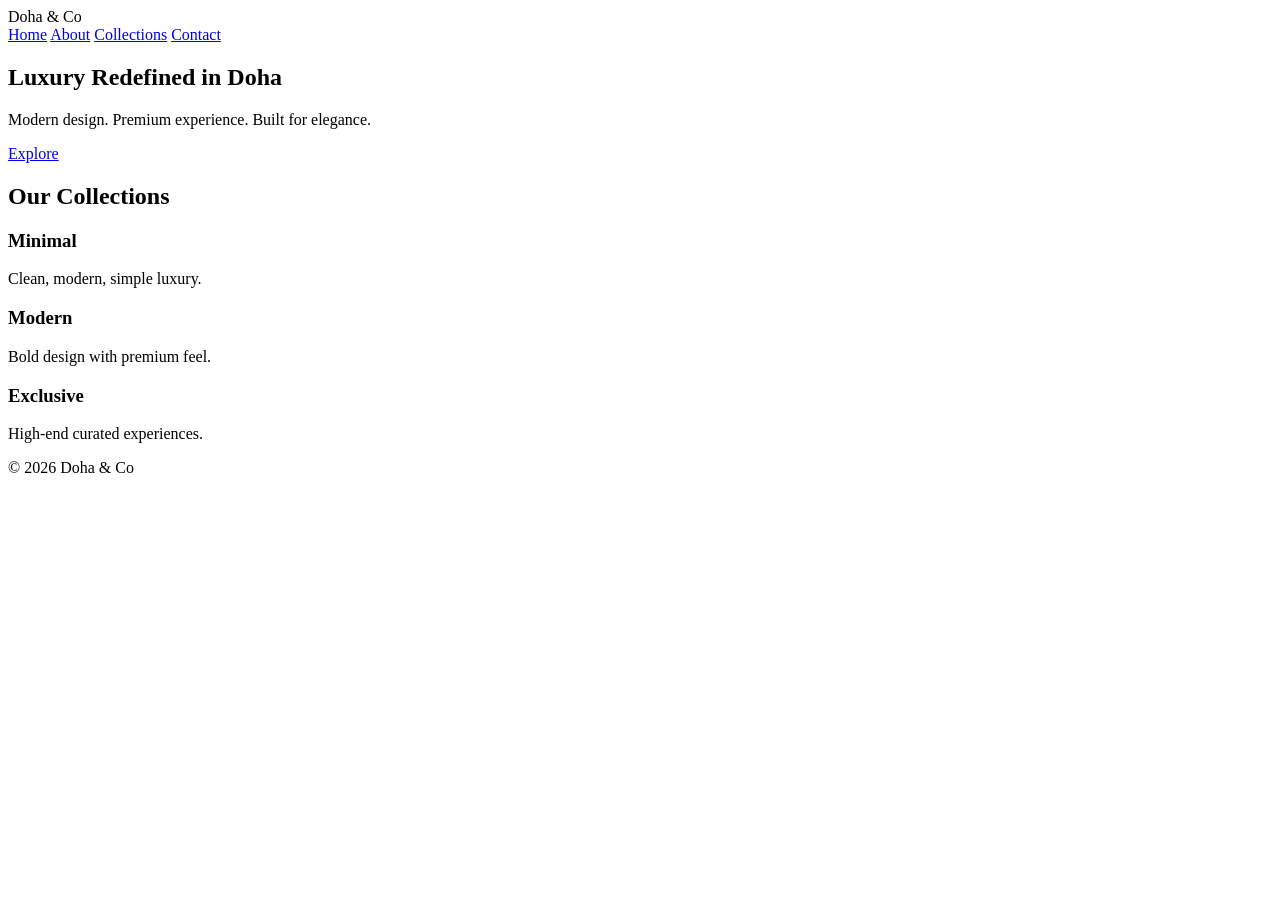
==== commit 91abd7f6: "Update index.html" ====
--- a/index.html
+++ b/index.html
@@ -1,10 +1,59 @@
 <!DOCTYPE html>
-<html>
+<html lang="en">
 <head>
-  <title>Doha & Co.</title>
+  <meta charset="UTF-8">
+  <meta name="viewport" content="width=device-width, initial-scale=1.0">
+
+  <title>Doha & Co</title>
+
+  <link rel="stylesheet" href="style.css">
 </head>
-<body style="background:#f8dfe3;font-family:Arial;text-align:center;padding-top:100px;">
-  <h1 style="color:#0f2f77;font-size:60px;">doha&co.</h1>
-  <p style="color:#0f2f77;font-size:24px;">Luxury Specialty Coffee</p>
+
+<body>
+
+  <header class="header">
+    <div class="logo">Doha & Co</div>
+
+    <nav class="nav">
+      <a href="#">Home</a>
+      <a href="#">About</a>
+      <a href="#">Collections</a>
+      <a href="#">Contact</a>
+    </nav>
+  </header>
+
+  <section class="hero">
+    <div class="hero-content">
+      <h1>Luxury Redefined in Doha</h1>
+      <p>Modern design. Premium experience. Built for elegance.</p>
+      <a href="#collections" class="btn">Explore</a>
+    </div>
+  </section>
+
+  <section id="collections" class="section">
+    <h2>Our Collections</h2>
+
+    <div class="grid">
+      <div class="card">
+        <h3>Minimal</h3>
+        <p>Clean, modern, simple luxury.</p>
+      </div>
+
+      <div class="card">
+        <h3>Modern</h3>
+        <p>Bold design with premium feel.</p>
+      </div>
+
+      <div class="card">
+        <h3>Exclusive</h3>
+        <p>High-end curated experiences.</p>
+      </div>
+    </div>
+  </section>
+
+  <footer class="footer">
+    <p>© 2026 Doha & Co</p>
+  </footer>
+
 </body>
 </html>
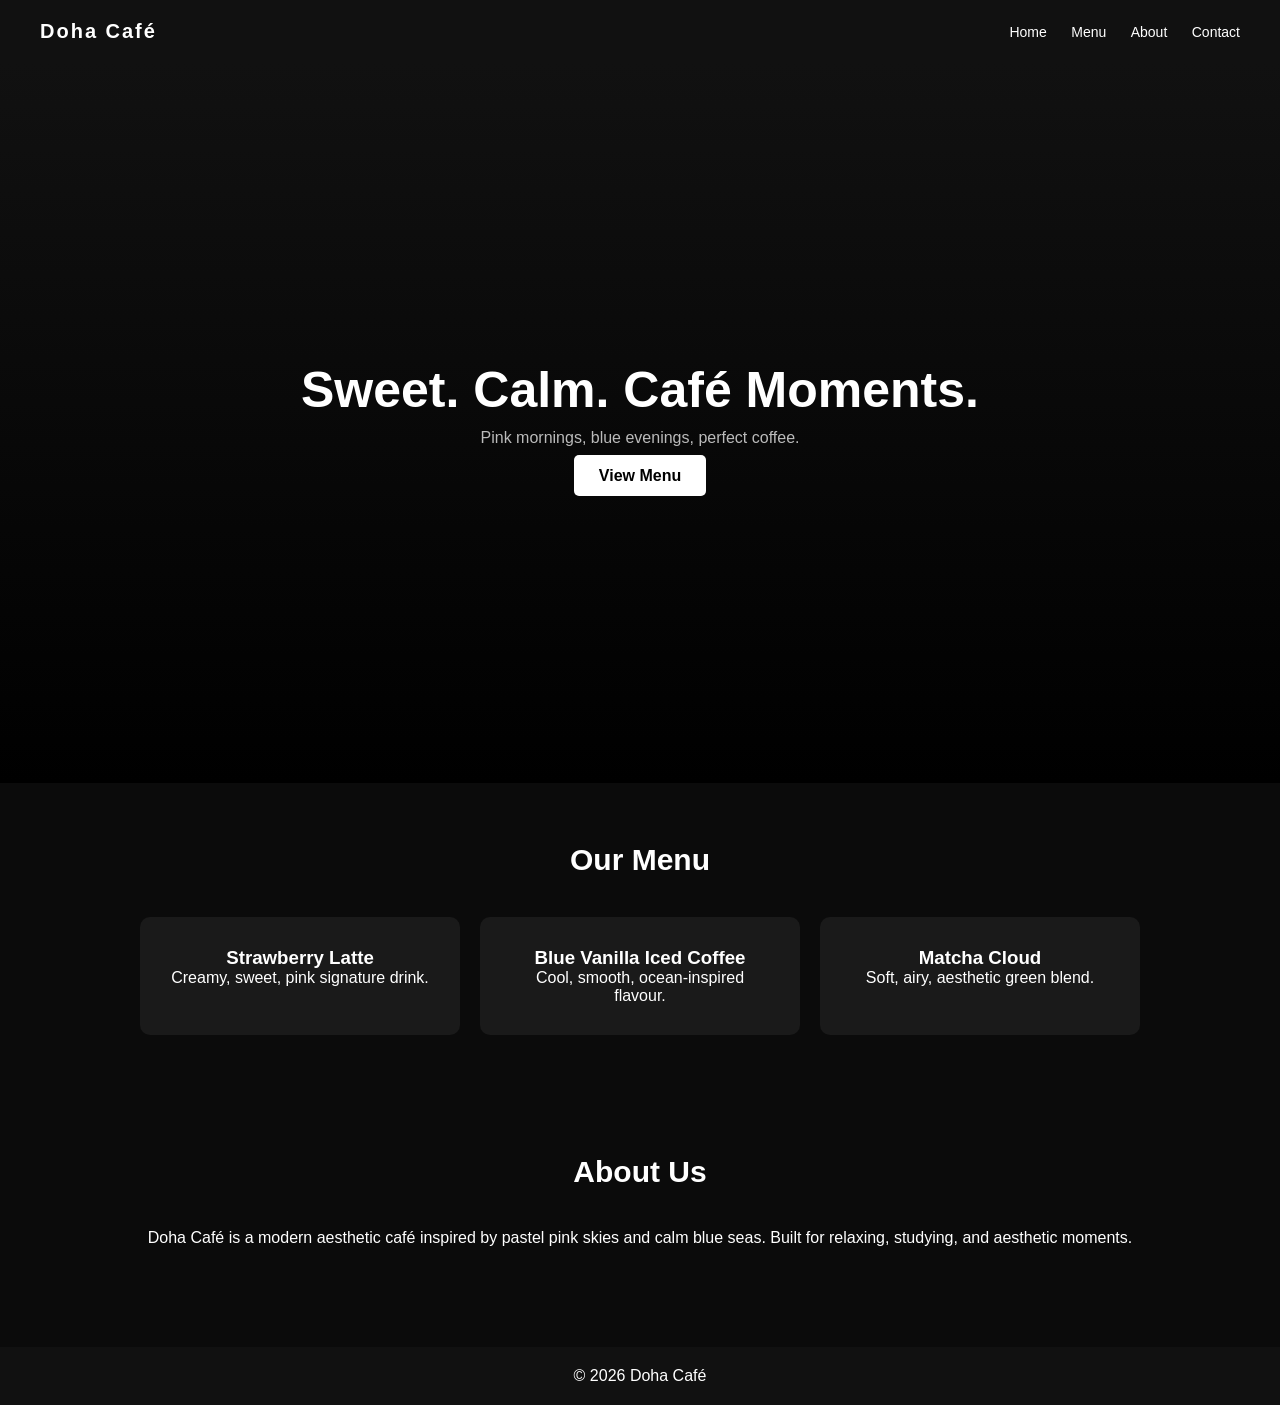
==== commit e3e515fe: "Update index.html" ====
--- a/index.html
+++ b/index.html
@@ -3,56 +3,62 @@
 <head>
   <meta charset="UTF-8">
   <meta name="viewport" content="width=device-width, initial-scale=1.0">
-
-  <title>Doha & Co</title>
-
+  <title>Doha Café</title>
   <link rel="stylesheet" href="style.css">
 </head>
 
 <body>
 
   <header class="header">
-    <div class="logo">Doha & Co</div>
+    <div class="logo">Doha Café</div>
 
     <nav class="nav">
       <a href="#">Home</a>
-      <a href="#">About</a>
-      <a href="#">Collections</a>
-      <a href="#">Contact</a>
+      <a href="#menu">Menu</a>
+      <a href="#about">About</a>
+      <a href="#contact">Contact</a>
     </nav>
   </header>
 
   <section class="hero">
     <div class="hero-content">
-      <h1>Luxury Redefined in Doha</h1>
-      <p>Modern design. Premium experience. Built for elegance.</p>
-      <a href="#collections" class="btn">Explore</a>
+      <h1>Sweet. Calm. Café Moments.</h1>
+      <p>Pink mornings, blue evenings, perfect coffee.</p>
+      <a href="#menu" class="btn">View Menu</a>
     </div>
   </section>
 
-  <section id="collections" class="section">
-    <h2>Our Collections</h2>
+  <section id="menu" class="section">
+    <h2>Our Menu</h2>
 
     <div class="grid">
       <div class="card">
-        <h3>Minimal</h3>
-        <p>Clean, modern, simple luxury.</p>
+        <h3>Strawberry Latte</h3>
+        <p>Creamy, sweet, pink signature drink.</p>
       </div>
 
       <div class="card">
-        <h3>Modern</h3>
-        <p>Bold design with premium feel.</p>
+        <h3>Blue Vanilla Iced Coffee</h3>
+        <p>Cool, smooth, ocean-inspired flavour.</p>
       </div>
 
       <div class="card">
-        <h3>Exclusive</h3>
-        <p>High-end curated experiences.</p>
+        <h3>Matcha Cloud</h3>
+        <p>Soft, airy, aesthetic green blend.</p>
       </div>
     </div>
   </section>
 
+  <section id="about" class="section">
+    <h2>About Us</h2>
+    <p class="text">
+      Doha Café is a modern aesthetic café inspired by pastel pink skies and calm blue seas.
+      Built for relaxing, studying, and aesthetic moments.
+    </p>
+  </section>
+
   <footer class="footer">
-    <p>© 2026 Doha & Co</p>
+    <p>© 2026 Doha Café</p>
   </footer>
 
 </body>
--- a/style.css
+++ b/style.css
@@ -0,0 +1,121 @@
+* {
+  margin: 0;
+  padding: 0;
+  box-sizing: border-box;
+  font-family: Arial, sans-serif;
+}
+
+body {
+  background: #0b0b0b;
+  color: white;
+}
+
+/* HEADER */
+.header {
+  display: flex;
+  justify-content: space-between;
+  align-items: center;
+  padding: 20px 40px;
+  background: #111;
+}
+
+.logo {
+  font-size: 20px;
+  font-weight: bold;
+  letter-spacing: 2px;
+}
+
+.nav a {
+  color: white;
+  text-decoration: none;
+  margin-left: 20px;
+  font-size: 14px;
+}
+
+/* HERO */
+.hero {
+  height: 80vh;
+  display: flex;
+  justify-content: center;
+  align-items: center;
+  text-align: center;
+  padding: 20px;
+  background: linear-gradient(to bottom, #111, #000);
+}
+
+.hero h1 {
+  font-size: 50px;
+  margin-bottom: 10px;
+}
+
+.hero p {
+  color: #bbb;
+  margin-bottom: 20px;
+}
+
+.btn {
+  padding: 12px 25px;
+  background: white;
+  color: black;
+  text-decoration: none;
+  border-radius: 5px;
+  font-weight: bold;
+}
+
+/* SECTION */
+.section {
+  padding: 60px 20px;
+  text-align: center;
+}
+
+.section h2 {
+  margin-bottom: 40px;
+  font-size: 30px;
+}
+
+/* GRID */
+.grid {
+  display: grid;
+  grid-template-columns: repeat(3, 1fr);
+  gap: 20px;
+  max-width: 1000px;
+  margin: auto;
+}
+
+.card {
+  background: #1a1a1a;
+  padding: 30px;
+  border-radius: 10px;
+}
+
+/* FOOTER */
+.footer {
+  text-align: center;
+  padding: 20px;
+  background: #111;
+  margin-top: 40px;
+}
+
+/* MOBILE FIX */
+@media (max-width: 768px) {
+
+  .header {
+    flex-direction: column;
+    gap: 10px;
+    text-align: center;
+  }
+
+  .nav {
+    display: flex;
+    flex-direction: column;
+    gap: 10px;
+  }
+
+  .hero h1 {
+    font-size: 32px;
+  }
+
+  .grid {
+    grid-template-columns: 1fr;
+  }
+}
